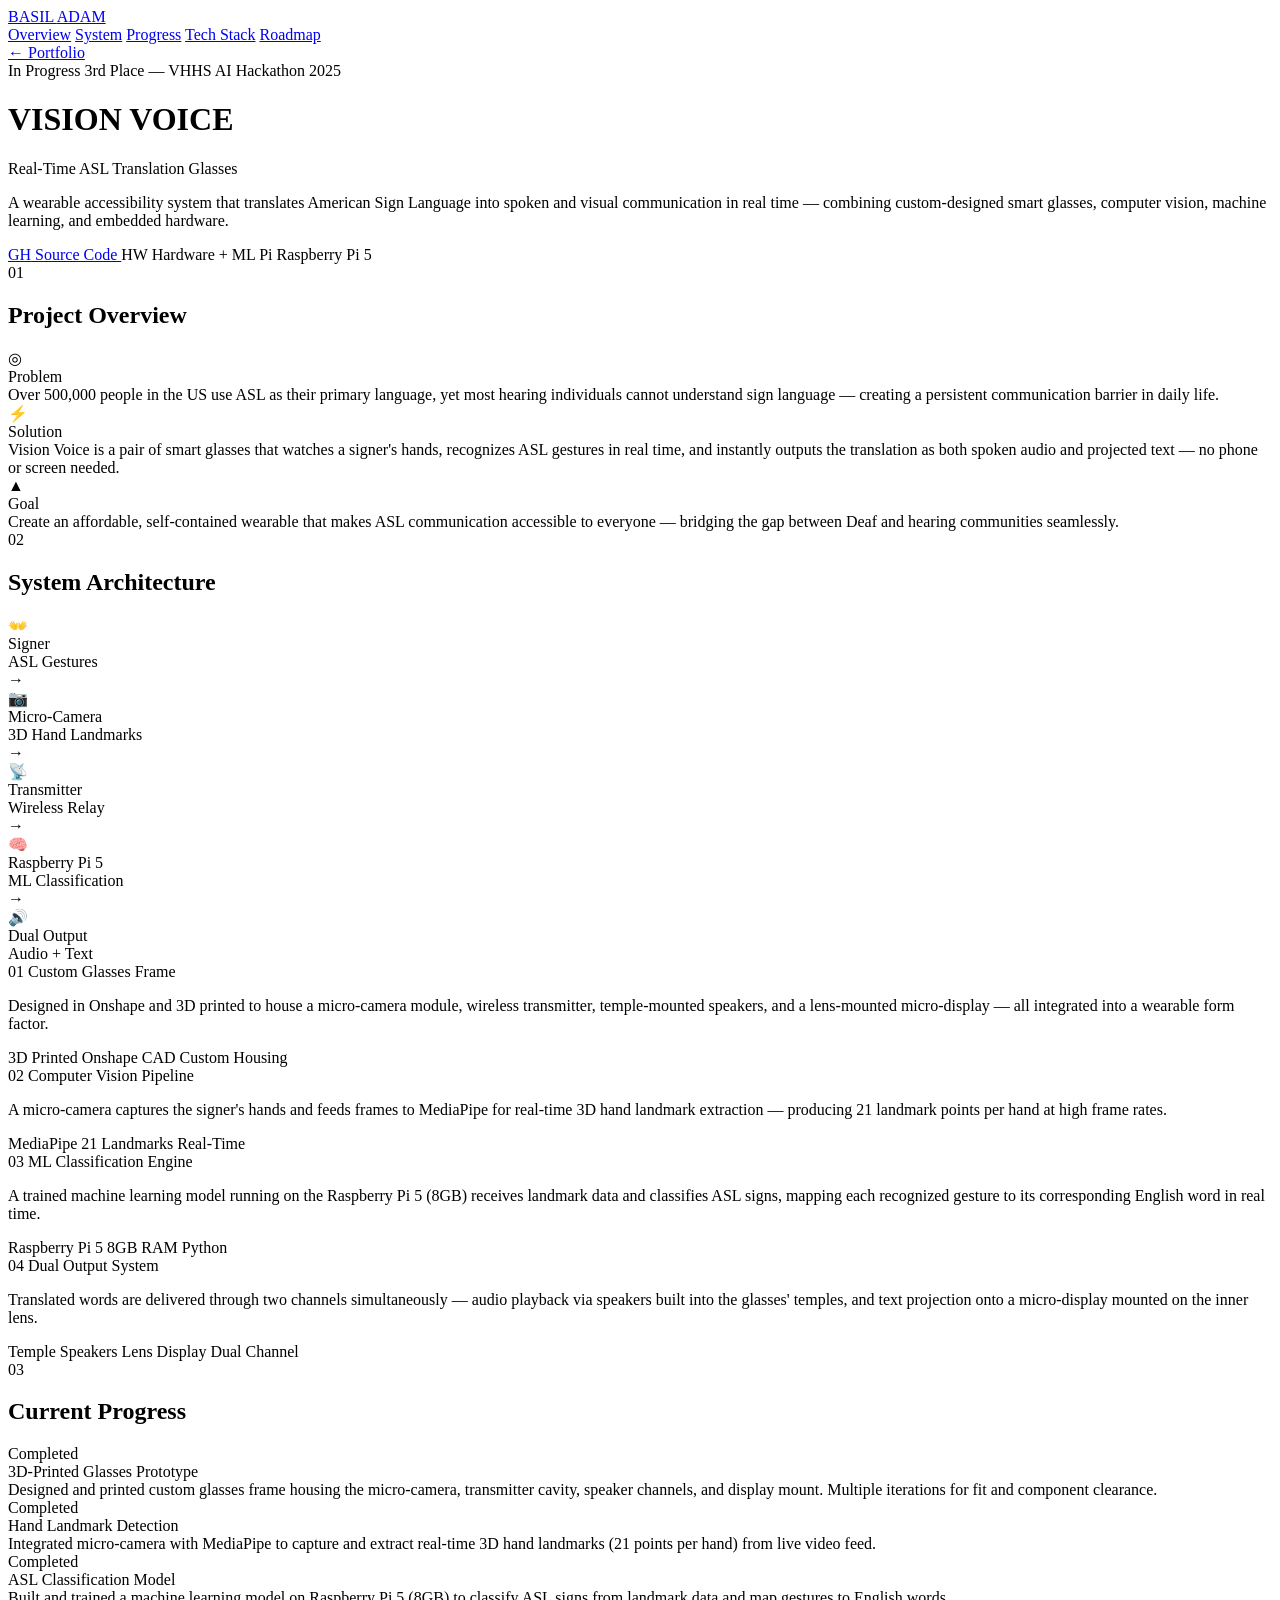
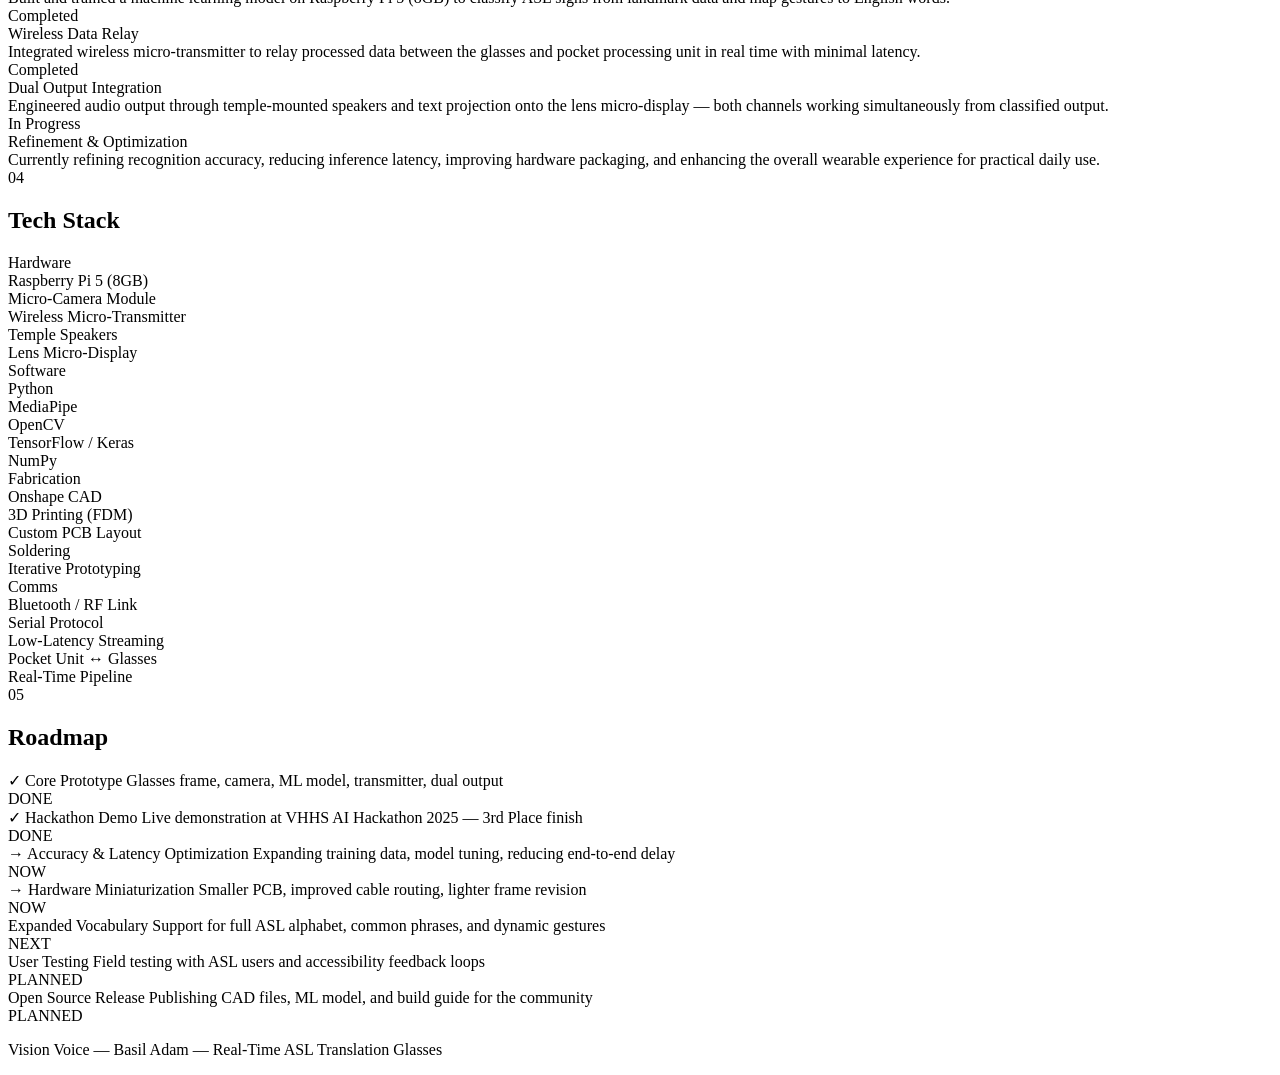
==== vision-voice/index.html @ 3361fc23 "Add index.html for Vision Voice project This commit adds a new HTML file for the Vision Voice projec" ====
<!DOCTYPE html>
<html lang="en">
<head>
    <meta charset="UTF-8">
    <meta name="viewport" content="width=device-width, initial-scale=1.0">
    <title>Vision Voice — Basil Adam</title>
    <link href="https://fonts.googleapis.com/css2?family=Inter:wght@300;400;500;600;700;800&family=JetBrains+Mono:wght@400;500&display=swap" rel="stylesheet">
    <link rel="stylesheet" href="./styles.css">
</head>
<body>

    <div class="ambient-glow-1"></div>
    <div class="ambient-glow-2"></div>
    <div class="ambient-glow-3"></div>
    <div class="cursor-glow" id="cursorGlow"></div>

    <!-- ═══════════════════ NAV ═══════════════════ -->
    <nav class="nav">
        <div class="nav-inner">
            <a href="../" class="nav-logo">BASIL <span>ADAM</span></a>
            <div class="nav-links">
                <a href="#overview" class="nav-link">Overview</a>
                <a href="#system" class="nav-link">System</a>
                <a href="#progress" class="nav-link">Progress</a>
                <a href="#tech" class="nav-link">Tech Stack</a>
                <a href="#roadmap" class="nav-link">Roadmap</a>
            </div>
            <a href="../" class="nav-btn">← Portfolio</a>
        </div>
    </nav>

    <!-- ═══════════════════ PAGE ═══════════════════ -->
    <div class="resume-page">

        <!-- ═══════════════════ HERO ═══════════════════ -->
        <header class="header">
            <div class="header-content">
                <div class="project-badge-row">
                    <span class="badge badge-progress">In Progress</span>
                    <span class="badge badge-award">3rd Place — VHHS AI Hackathon 2025</span>
                </div>
                <h1 class="name">VISION VOICE</h1>
                <p class="tagline" id="tagline">Real-Time ASL Translation Glasses</p>
                <p class="hero-description">
                    A wearable accessibility system that translates American Sign Language into spoken
                    and visual communication in real time — combining custom-designed smart glasses,
                    computer vision, machine learning, and embedded hardware.
                </p>
                <div class="contact-bar">
                    <a href="https://github.com/BobbyFisherman" target="_blank" class="contact-item">
                        <span class="contact-icon">GH</span>
                        Source Code
                    </a>
                    <span class="contact-item">
                        <span class="contact-icon">HW</span>
                        Hardware + ML
                    </span>
                    <span class="contact-item">
                        <span class="contact-icon">Pi</span>
                        Raspberry Pi 5
                    </span>
                </div>
            </div>
        </header>

        <div class="content">

            <!-- ═══════════════════ OVERVIEW ═══════════════════ -->
            <section class="section" id="overview">
                <div class="section-header">
                    <span class="section-number">01</span>
                    <div class="section-line"></div>
                    <h2 class="section-title">Project Overview</h2>
                </div>
                <div class="overview-grid">
                    <div class="overview-card">
                        <div class="overview-icon">◎</div>
                        <div class="overview-label">Problem</div>
                        <div class="overview-text">
                            Over 500,000 people in the US use ASL as their primary language, yet most
                            hearing individuals cannot understand sign language — creating a persistent
                            communication barrier in daily life.
                        </div>
                    </div>
                    <div class="overview-card">
                        <div class="overview-icon">⚡</div>
                        <div class="overview-label">Solution</div>
                        <div class="overview-text">
                            Vision Voice is a pair of smart glasses that watches a signer's hands,
                            recognizes ASL gestures in real time, and instantly outputs the translation
                            as both spoken audio and projected text — no phone or screen needed.
                        </div>
                    </div>
                    <div class="overview-card">
                        <div class="overview-icon">▲</div>
                        <div class="overview-label">Goal</div>
                        <div class="overview-text">
                            Create an affordable, self-contained wearable that makes ASL communication
                            accessible to everyone — bridging the gap between Deaf and hearing
                            communities seamlessly.
                        </div>
                    </div>
                </div>
            </section>

            <!-- ═══════════════════ SYSTEM ARCHITECTURE ═══════════════════ -->
            <section class="section" id="system">
                <div class="section-header">
                    <span class="section-number">02</span>
                    <div class="section-line"></div>
                    <h2 class="section-title">System Architecture</h2>
                </div>

                <!-- Pipeline Flow -->
                <div class="pipeline">
                    <div class="pipeline-step">
                        <div class="pipeline-icon">👐</div>
                        <div class="pipeline-label">Signer</div>
                        <div class="pipeline-sub">ASL Gestures</div>
                    </div>
                    <div class="pipeline-arrow">→</div>
                    <div class="pipeline-step">
                        <div class="pipeline-icon">📷</div>
                        <div class="pipeline-label">Micro-Camera</div>
                        <div class="pipeline-sub">3D Hand Landmarks</div>
                    </div>
                    <div class="pipeline-arrow">→</div>
                    <div class="pipeline-step">
                        <div class="pipeline-icon">📡</div>
                        <div class="pipeline-label">Transmitter</div>
                        <div class="pipeline-sub">Wireless Relay</div>
                    </div>
                    <div class="pipeline-arrow">→</div>
                    <div class="pipeline-step">
                        <div class="pipeline-icon">🧠</div>
                        <div class="pipeline-label">Raspberry Pi 5</div>
                        <div class="pipeline-sub">ML Classification</div>
                    </div>
                    <div class="pipeline-arrow">→</div>
                    <div class="pipeline-step">
                        <div class="pipeline-icon">🔊</div>
                        <div class="pipeline-label">Dual Output</div>
                        <div class="pipeline-sub">Audio + Text</div>
                    </div>
                </div>

                <!-- Component Cards -->
                <div class="system-grid">
                    <div class="system-card">
                        <div class="system-card-header">
                            <span class="system-card-number">01</span>
                            <span class="system-card-title">Custom Glasses Frame</span>
                        </div>
                        <p class="system-card-text">
                            Designed in Onshape and 3D printed to house a micro-camera module, wireless
                            transmitter, temple-mounted speakers, and a lens-mounted micro-display — all
                            integrated into a wearable form factor.
                        </p>
                        <div class="system-tags">
                            <span class="system-tag">3D Printed</span>
                            <span class="system-tag">Onshape CAD</span>
                            <span class="system-tag">Custom Housing</span>
                        </div>
                    </div>
                    <div class="system-card">
                        <div class="system-card-header">
                            <span class="system-card-number">02</span>
                            <span class="system-card-title">Computer Vision Pipeline</span>
                        </div>
                        <p class="system-card-text">
                            A micro-camera captures the signer's hands and feeds frames to MediaPipe for
                            real-time 3D hand landmark extraction — producing 21 landmark points per hand
                            at high frame rates.
                        </p>
                        <div class="system-tags">
                            <span class="system-tag">MediaPipe</span>
                            <span class="system-tag">21 Landmarks</span>
                            <span class="system-tag">Real-Time</span>
                        </div>
                    </div>
                    <div class="system-card">
                        <div class="system-card-header">
                            <span class="system-card-number">03</span>
                            <span class="system-card-title">ML Classification Engine</span>
                        </div>
                        <p class="system-card-text">
                            A trained machine learning model running on the Raspberry Pi 5 (8GB) receives
                            landmark data and classifies ASL signs, mapping each recognized gesture to its
                            corresponding English word in real time.
                        </p>
                        <div class="system-tags">
                            <span class="system-tag">Raspberry Pi 5</span>
                            <span class="system-tag">8GB RAM</span>
                            <span class="system-tag">Python</span>
                        </div>
                    </div>
                    <div class="system-card">
                        <div class="system-card-header">
                            <span class="system-card-number">04</span>
                            <span class="system-card-title">Dual Output System</span>
                        </div>
                        <p class="system-card-text">
                            Translated words are delivered through two channels simultaneously — audio
                            playback via speakers built into the glasses' temples, and text projection
                            onto a micro-display mounted on the inner lens.
                        </p>
                        <div class="system-tags">
                            <span class="system-tag">Temple Speakers</span>
                            <span class="system-tag">Lens Display</span>
                            <span class="system-tag">Dual Channel</span>
                        </div>
                    </div>
                </div>
            </section>

            <!-- ═══════════════════ PROGRESS ═══════════════════ -->
            <section class="section" id="progress">
                <div class="section-header">
                    <span class="section-number">03</span>
                    <div class="section-line"></div>
                    <h2 class="section-title">Current Progress</h2>
                </div>
                <div class="timeline">
                    <div class="timeline-item completed">
                        <div class="timeline-marker"></div>
                        <div class="timeline-content">
                            <div class="timeline-status">Completed</div>
                            <div class="timeline-title">3D-Printed Glasses Prototype</div>
                            <div class="timeline-desc">
                                Designed and printed custom glasses frame housing the micro-camera,
                                transmitter cavity, speaker channels, and display mount. Multiple
                                iterations for fit and component clearance.
                            </div>
                        </div>
                    </div>
                    <div class="timeline-item completed">
                        <div class="timeline-marker"></div>
                        <div class="timeline-content">
                            <div class="timeline-status">Completed</div>
                            <div class="timeline-title">Hand Landmark Detection</div>
                            <div class="timeline-desc">
                                Integrated micro-camera with MediaPipe to capture and extract real-time
                                3D hand landmarks (21 points per hand) from live video feed.
                            </div>
                        </div>
                    </div>
                    <div class="timeline-item completed">
                        <div class="timeline-marker"></div>
                        <div class="timeline-content">
                            <div class="timeline-status">Completed</div>
                            <div class="timeline-title">ASL Classification Model</div>
                            <div class="timeline-desc">
                                Built and trained a machine learning model on Raspberry Pi 5 (8GB) to
                                classify ASL signs from landmark data and map gestures to English words.
                            </div>
                        </div>
                    </div>
                    <div class="timeline-item completed">
                        <div class="timeline-marker"></div>
                        <div class="timeline-content">
                            <div class="timeline-status">Completed</div>
                            <div class="timeline-title">Wireless Data Relay</div>
                            <div class="timeline-desc">
                                Integrated wireless micro-transmitter to relay processed data between the
                                glasses and pocket processing unit in real time with minimal latency.
                            </div>
                        </div>
                    </div>
                    <div class="timeline-item completed">
                        <div class="timeline-marker"></div>
                        <div class="timeline-content">
                            <div class="timeline-status">Completed</div>
                            <div class="timeline-title">Dual Output Integration</div>
                            <div class="timeline-desc">
                                Engineered audio output through temple-mounted speakers and text
                                projection onto the lens micro-display — both channels working
                                simultaneously from classified output.
                            </div>
                        </div>
                    </div>
                    <div class="timeline-item active">
                        <div class="timeline-marker"></div>
                        <div class="timeline-content">
                            <div class="timeline-status">In Progress</div>
                            <div class="timeline-title">Refinement & Optimization</div>
                            <div class="timeline-desc">
                                Currently refining recognition accuracy, reducing inference latency,
                                improving hardware packaging, and enhancing the overall wearable
                                experience for practical daily use.
                            </div>
                        </div>
                    </div>
                </div>
            </section>

            <!-- ═══════════════════ TECH STACK ═══════════════════ -->
            <section class="section" id="tech">
                <div class="section-header">
                    <span class="section-number">04</span>
                    <div class="section-line"></div>
                    <h2 class="section-title">Tech Stack</h2>
                </div>
                <div class="skills-grid">
                    <div class="skill-card">
                        <div class="skill-icon">Hardware</div>
                        <div class="skill-list">
                            Raspberry Pi 5 (8GB)<br>
                            Micro-Camera Module<br>
                            Wireless Micro-Transmitter<br>
                            Temple Speakers<br>
                            Lens Micro-Display
                        </div>
                    </div>
                    <div class="skill-card">
                        <div class="skill-icon">Software</div>
                        <div class="skill-list">
                            Python<br>
                            MediaPipe<br>
                            OpenCV<br>
                            TensorFlow / Keras<br>
                            NumPy
                        </div>
                    </div>
                    <div class="skill-card">
                        <div class="skill-icon">Fabrication</div>
                        <div class="skill-list">
                            Onshape CAD<br>
                            3D Printing (FDM)<br>
                            Custom PCB Layout<br>
                            Soldering<br>
                            Iterative Prototyping
                        </div>
                    </div>
                    <div class="skill-card">
                        <div class="skill-icon">Comms</div>
                        <div class="skill-list">
                            Bluetooth / RF Link<br>
                            Serial Protocol<br>
                            Low-Latency Streaming<br>
                            Pocket Unit ↔ Glasses<br>
                            Real-Time Pipeline
                        </div>
                    </div>
                </div>
            </section>

            <!-- ═══════════════════ ROADMAP ═══════════════════ -->
            <section class="section" id="roadmap">
                <div class="section-header">
                    <span class="section-number">05</span>
                    <div class="section-line"></div>
                    <h2 class="section-title">Roadmap</h2>
                </div>
                <div class="activities-list">
                    <div class="activity-row roadmap-done">
                        <div class="activity-left">
                            <span class="activity-name">✓ Core Prototype</span>
                            <span class="activity-desc">Glasses frame, camera, ML model, transmitter, dual output</span>
                        </div>
                        <span class="activity-date">DONE</span>
                    </div>
                    <div class="activity-row roadmap-done">
                        <div class="activity-left">
                            <span class="activity-name">✓ Hackathon Demo</span>
                            <span class="activity-desc">Live demonstration at VHHS AI Hackathon 2025 — 3rd Place finish</span>
                        </div>
                        <span class="activity-date">DONE</span>
                    </div>
                    <div class="activity-row roadmap-active">
                        <div class="activity-left">
                            <span class="activity-name">→ Accuracy & Latency Optimization</span>
                            <span class="activity-desc">Expanding training data, model tuning, reducing end-to-end delay</span>
                        </div>
                        <span class="activity-date">NOW</span>
                    </div>
                    <div class="activity-row roadmap-active">
                        <div class="activity-left">
                            <span class="activity-name">→ Hardware Miniaturization</span>
                            <span class="activity-desc">Smaller PCB, improved cable routing, lighter frame revision</span>
                        </div>
                        <span class="activity-date">NOW</span>
                    </div>
                    <div class="activity-row">
                        <div class="activity-left">
                            <span class="activity-name">Expanded Vocabulary</span>
                            <span class="activity-desc">Support for full ASL alphabet, common phrases, and dynamic gestures</span>
                        </div>
                        <span class="activity-date">NEXT</span>
                    </div>
                    <div class="activity-row">
                        <div class="activity-left">
                            <span class="activity-name">User Testing</span>
                            <span class="activity-desc">Field testing with ASL users and accessibility feedback loops</span>
                        </div>
                        <span class="activity-date">PLANNED</span>
                    </div>
                    <div class="activity-row">
                        <div class="activity-left">
                            <span class="activity-name">Open Source Release</span>
                            <span class="activity-desc">Publishing CAD files, ML model, and build guide for the community</span>
                        </div>
                        <span class="activity-date">PLANNED</span>
                    </div>
                </div>
            </section>

        </div>

        <footer class="footer">
            <p class="footer-text">
                Vision Voice <span>—</span> Basil Adam <span>—</span> Real-Time ASL Translation Glasses
            </p>
        </footer>

    </div>

    <script src="./script.js"></script>

</body>
</html>
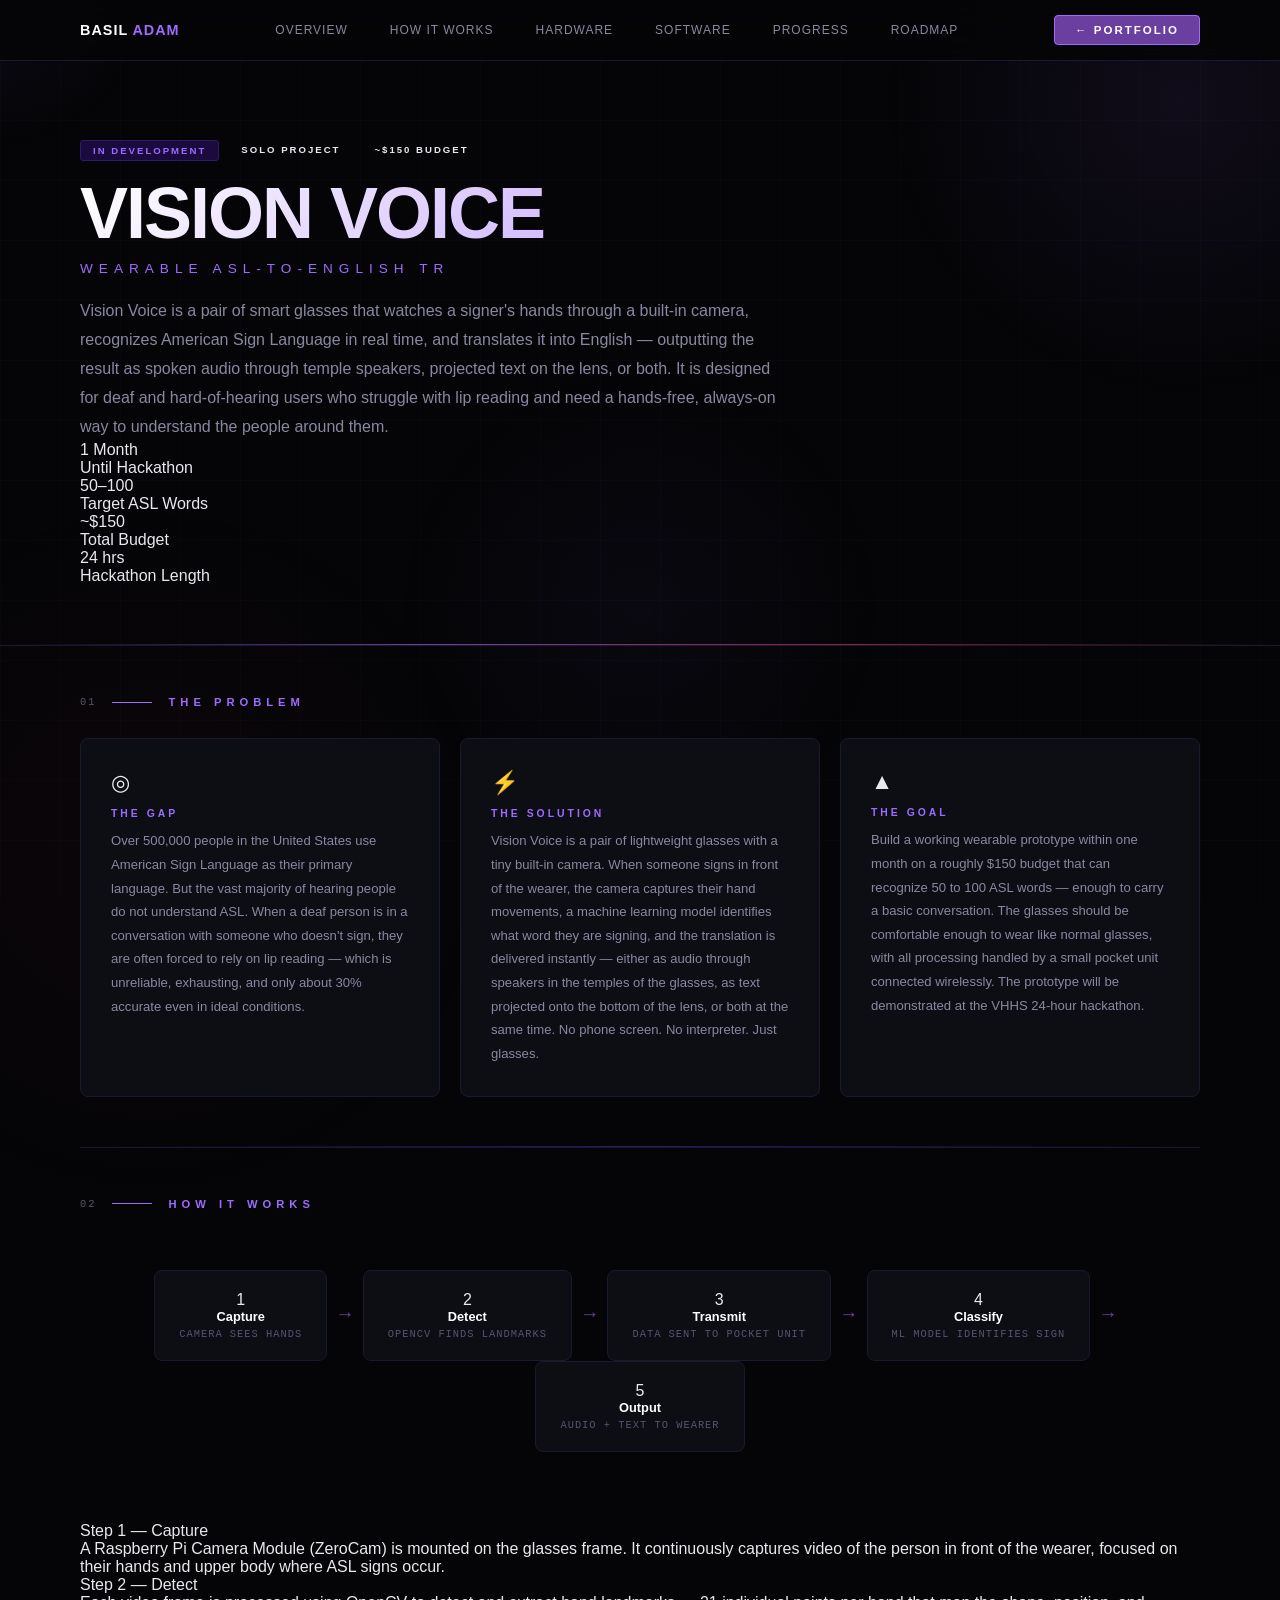
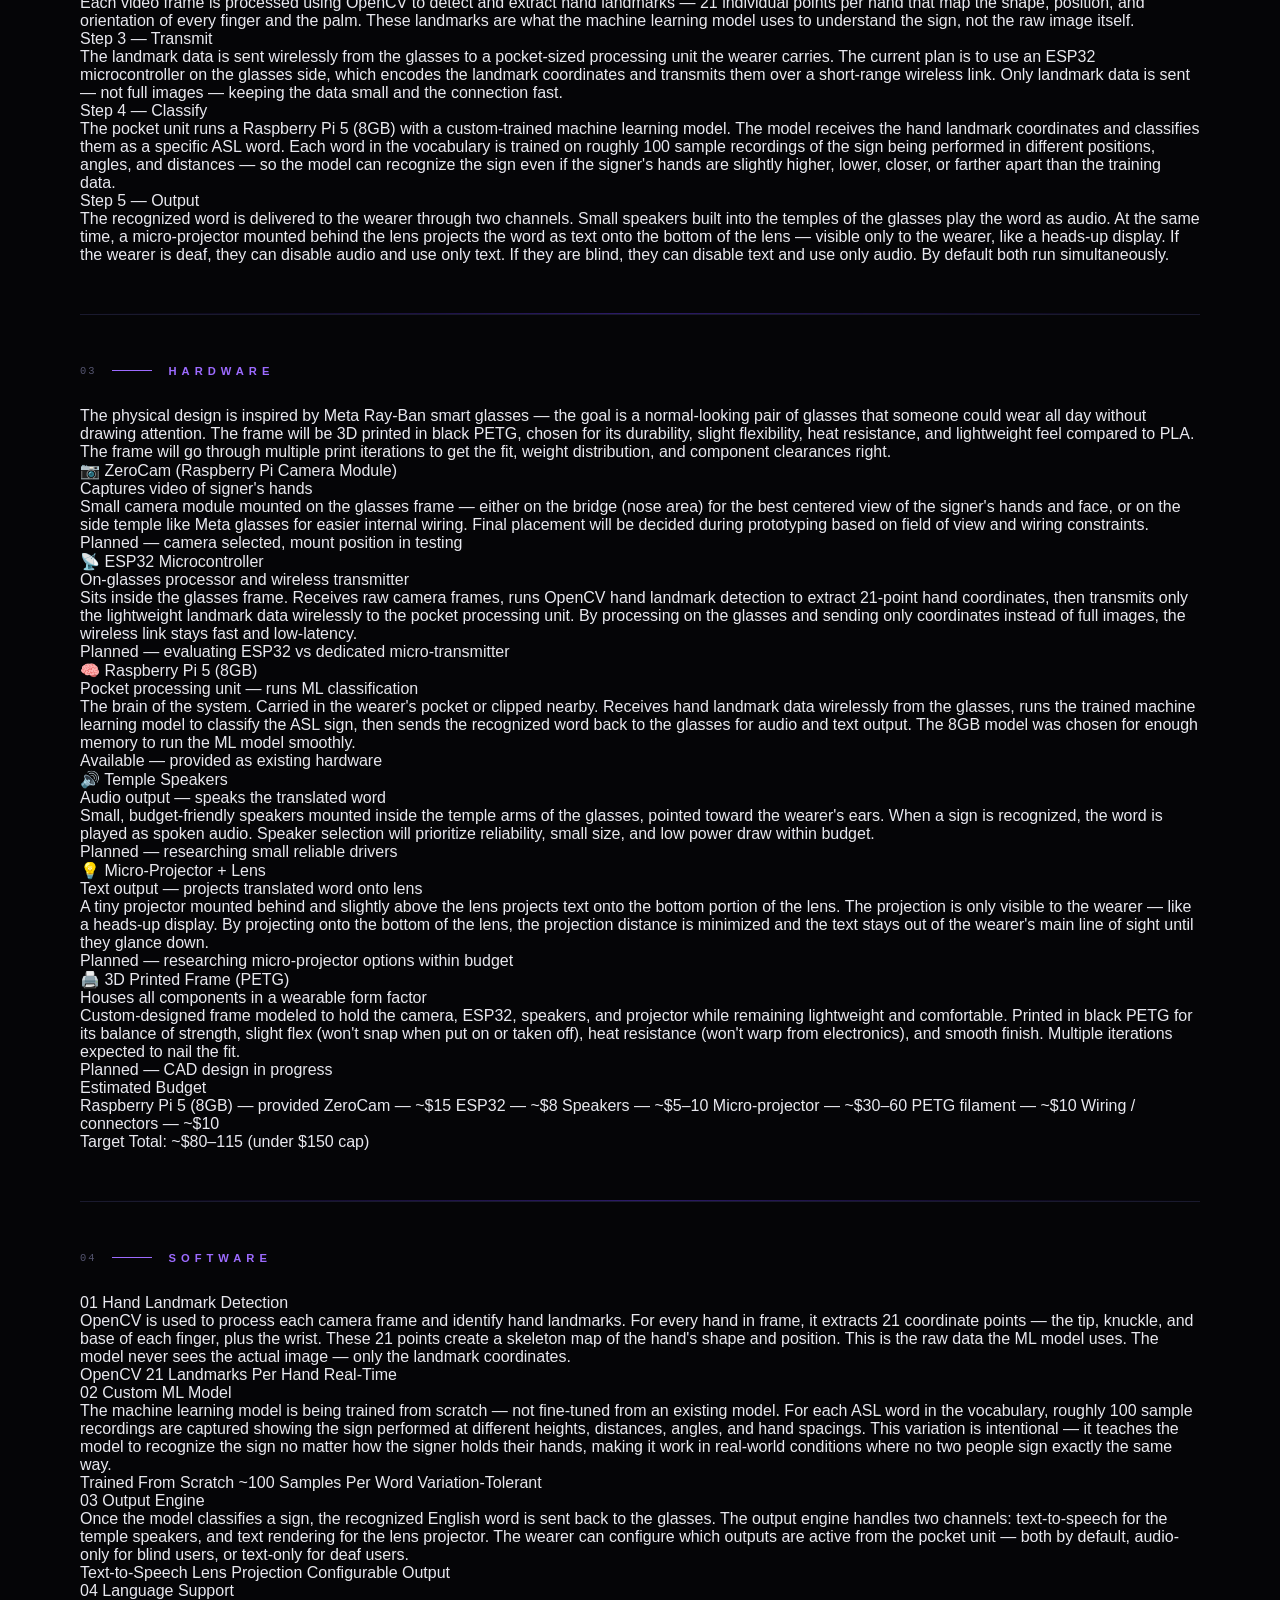
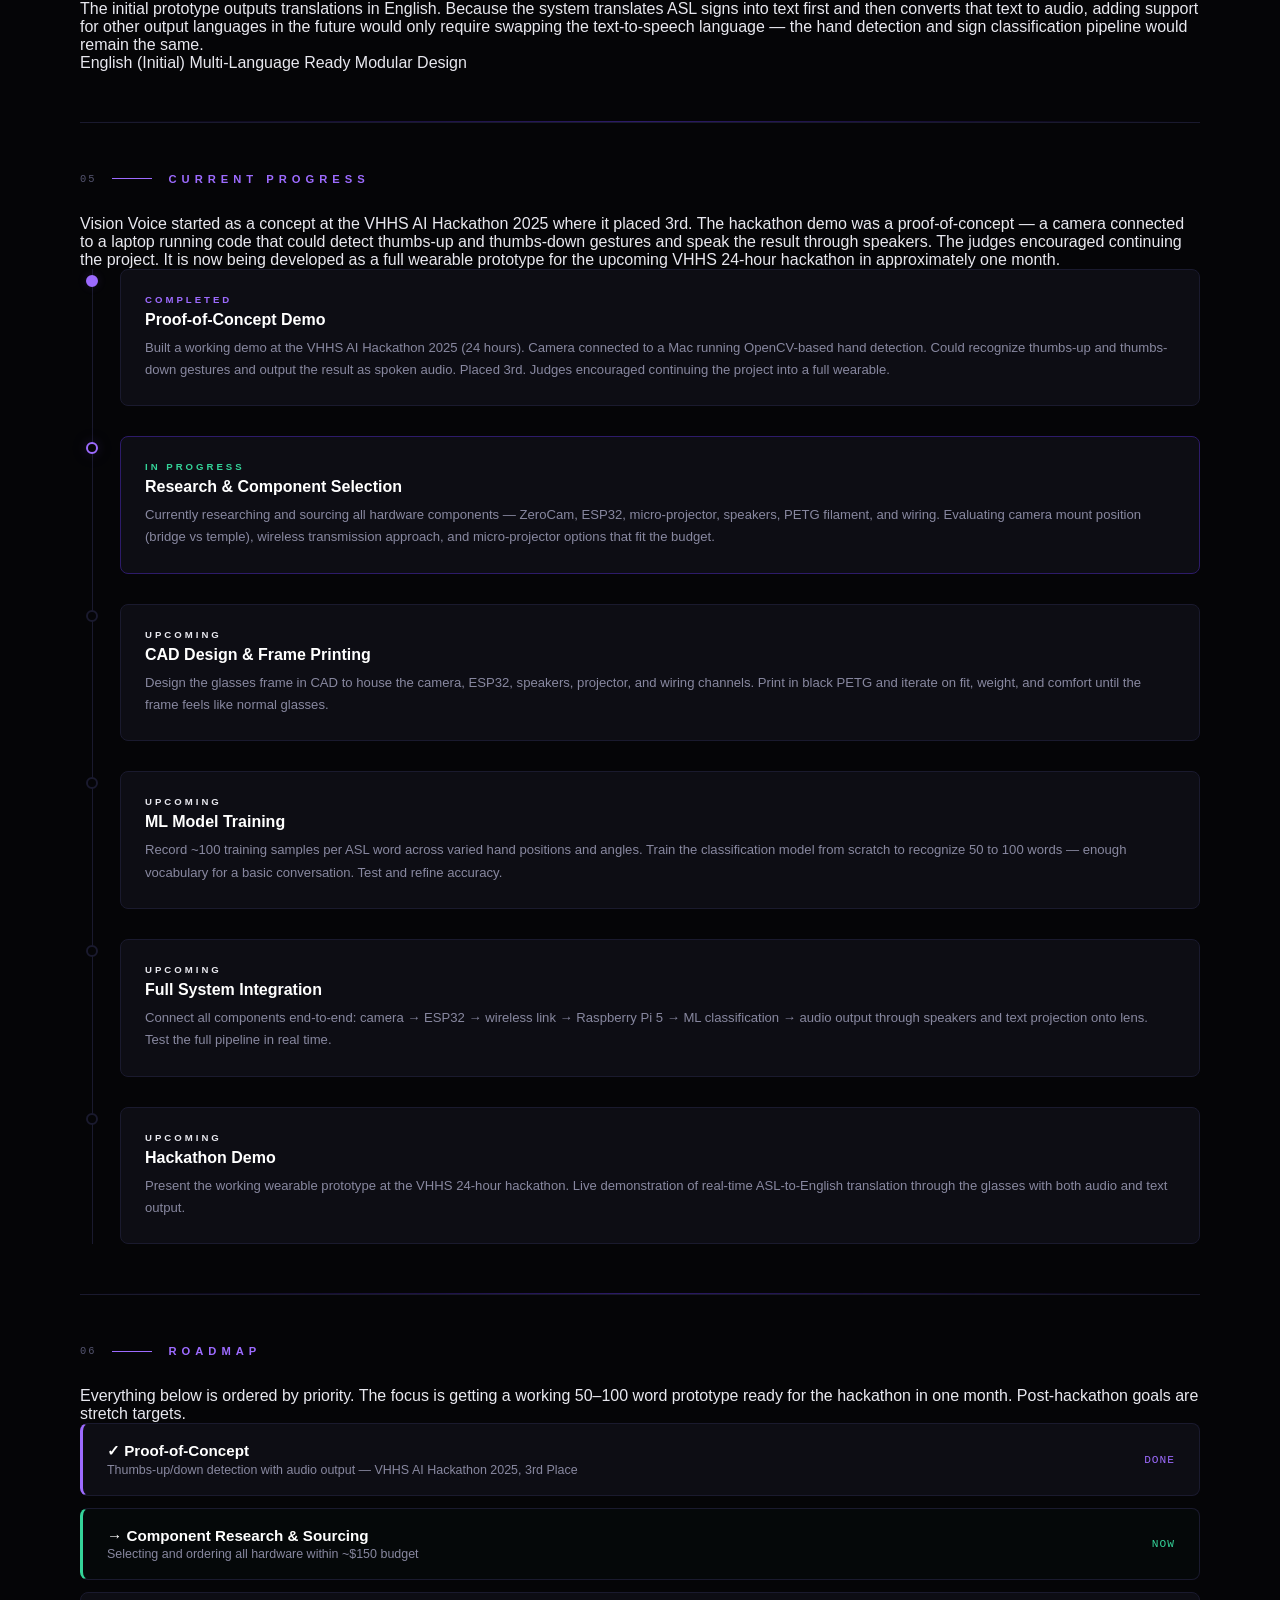
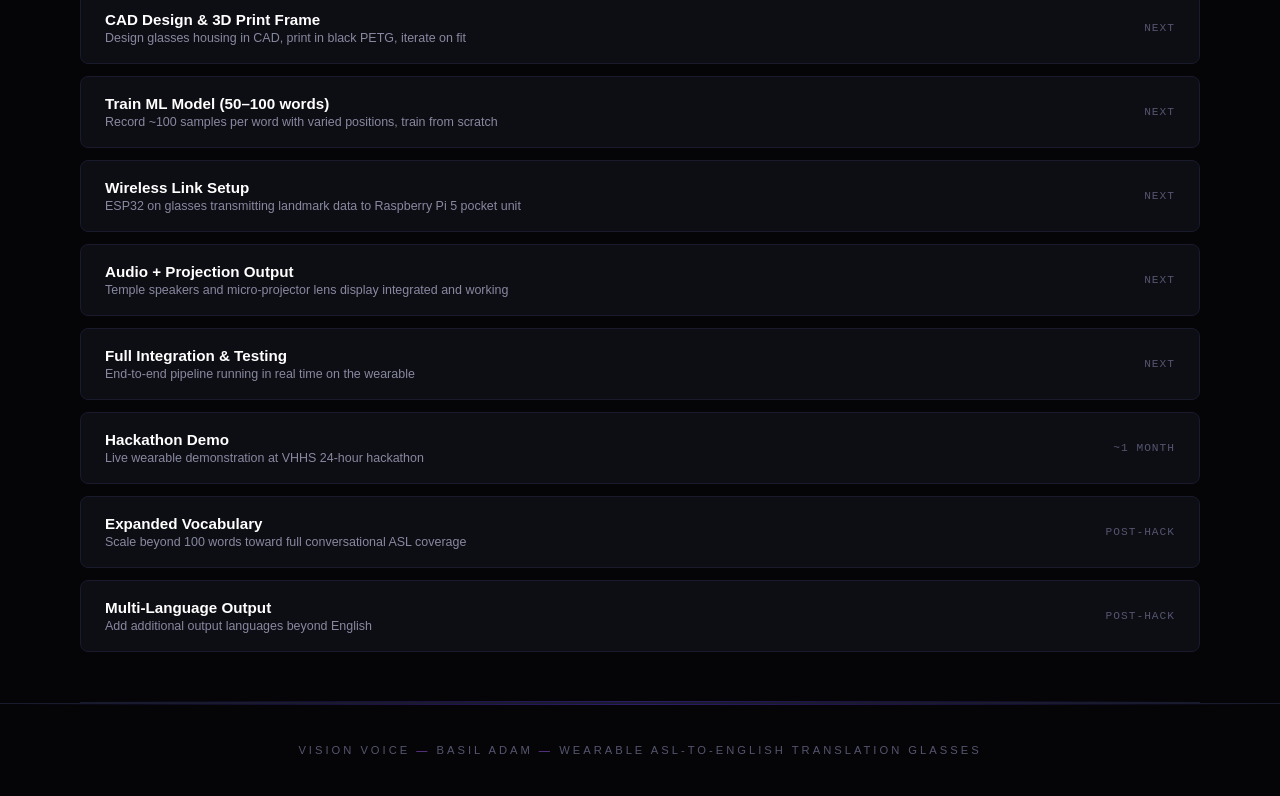
==== commit f42ea9c4: "Update fmt.Println message from 'Hello' to 'Goodbye'" ====
--- a/vision-voice/index.html
+++ b/vision-voice/index.html
@@ -20,9 +20,10 @@
             <a href="../" class="nav-logo">BASIL <span>ADAM</span></a>
             <div class="nav-links">
                 <a href="#overview" class="nav-link">Overview</a>
-                <a href="#system" class="nav-link">System</a>
+                <a href="#how-it-works" class="nav-link">How It Works</a>
+                <a href="#hardware" class="nav-link">Hardware</a>
+                <a href="#software" class="nav-link">Software</a>
                 <a href="#progress" class="nav-link">Progress</a>
-                <a href="#tech" class="nav-link">Tech Stack</a>
                 <a href="#roadmap" class="nav-link">Roadmap</a>
             </div>
             <a href="../" class="nav-btn">← Portfolio</a>
@@ -36,29 +37,37 @@
         <header class="header">
             <div class="header-content">
                 <div class="project-badge-row">
-                    <span class="badge badge-progress">In Progress</span>
-                    <span class="badge badge-award">3rd Place — VHHS AI Hackathon 2025</span>
+                    <span class="badge badge-progress">In Development</span>
+                    <span class="badge badge-meta">Solo Project</span>
+                    <span class="badge badge-meta">~$150 Budget</span>
                 </div>
                 <h1 class="name">VISION VOICE</h1>
-                <p class="tagline" id="tagline">Real-Time ASL Translation Glasses</p>
+                <p class="tagline" id="tagline">Wearable ASL-to-English Translation Glasses</p>
                 <p class="hero-description">
-                    A wearable accessibility system that translates American Sign Language into spoken
-                    and visual communication in real time — combining custom-designed smart glasses,
-                    computer vision, machine learning, and embedded hardware.
+                    Vision Voice is a pair of smart glasses that watches a signer's hands through a
+                    built-in camera, recognizes American Sign Language in real time, and translates it
+                    into English — outputting the result as spoken audio through temple speakers, projected
+                    text on the lens, or both. It is designed for deaf and hard-of-hearing users who
+                    struggle with lip reading and need a hands-free, always-on way to understand the
+                    people around them.
                 </p>
-                <div class="contact-bar">
-                    <a href="https://github.com/BobbyFisherman" target="_blank" class="contact-item">
-                        <span class="contact-icon">GH</span>
-                        Source Code
-                    </a>
-                    <span class="contact-item">
-                        <span class="contact-icon">HW</span>
-                        Hardware + ML
-                    </span>
-                    <span class="contact-item">
-                        <span class="contact-icon">Pi</span>
-                        Raspberry Pi 5
-                    </span>
+                <div class="hero-stats">
+                    <div class="hero-stat">
+                        <div class="hero-stat-value">1 Month</div>
+                        <div class="hero-stat-label">Until Hackathon</div>
+                    </div>
+                    <div class="hero-stat">
+                        <div class="hero-stat-value">50–100</div>
+                        <div class="hero-stat-label">Target ASL Words</div>
+                    </div>
+                    <div class="hero-stat">
+                        <div class="hero-stat-value">~$150</div>
+                        <div class="hero-stat-label">Total Budget</div>
+                    </div>
+                    <div class="hero-stat">
+                        <div class="hero-stat-value">24 hrs</div>
+                        <div class="hero-stat-label">Hackathon Length</div>
+                    </div>
                 </div>
             </div>
         </header>
@@ -70,144 +79,344 @@
                 <div class="section-header">
                     <span class="section-number">01</span>
                     <div class="section-line"></div>
-                    <h2 class="section-title">Project Overview</h2>
+                    <h2 class="section-title">The Problem</h2>
                 </div>
                 <div class="overview-grid">
                     <div class="overview-card">
                         <div class="overview-icon">◎</div>
-                        <div class="overview-label">Problem</div>
+                        <div class="overview-label">The Gap</div>
                         <div class="overview-text">
-                            Over 500,000 people in the US use ASL as their primary language, yet most
-                            hearing individuals cannot understand sign language — creating a persistent
-                            communication barrier in daily life.
+                            Over 500,000 people in the United States use American Sign Language as their
+                            primary language. But the vast majority of hearing people do not understand ASL.
+                            When a deaf person is in a conversation with someone who doesn't sign, they are
+                            often forced to rely on lip reading — which is unreliable, exhausting, and only
+                            about 30% accurate even in ideal conditions.
                         </div>
                     </div>
                     <div class="overview-card">
                         <div class="overview-icon">⚡</div>
-                        <div class="overview-label">Solution</div>
+                        <div class="overview-label">The Solution</div>
                         <div class="overview-text">
-                            Vision Voice is a pair of smart glasses that watches a signer's hands,
-                            recognizes ASL gestures in real time, and instantly outputs the translation
-                            as both spoken audio and projected text — no phone or screen needed.
+                            Vision Voice is a pair of lightweight glasses with a tiny built-in camera. When
+                            someone signs in front of the wearer, the camera captures their hand movements,
+                            a machine learning model identifies what word they are signing, and the translation
+                            is delivered instantly — either as audio through speakers in the temples of the
+                            glasses, as text projected onto the bottom of the lens, or both at the same time.
+                            No phone screen. No interpreter. Just glasses.
                         </div>
                     </div>
                     <div class="overview-card">
                         <div class="overview-icon">▲</div>
-                        <div class="overview-label">Goal</div>
+                        <div class="overview-label">The Goal</div>
                         <div class="overview-text">
-                            Create an affordable, self-contained wearable that makes ASL communication
-                            accessible to everyone — bridging the gap between Deaf and hearing
-                            communities seamlessly.
+                            Build a working wearable prototype within one month on a roughly $150 budget
+                            that can recognize 50 to 100 ASL words — enough to carry a basic conversation.
+                            The glasses should be comfortable enough to wear like normal glasses, with all
+                            processing handled by a small pocket unit connected wirelessly. The prototype
+                            will be demonstrated at the VHHS 24-hour hackathon.
                         </div>
                     </div>
                 </div>
             </section>
 
-            <!-- ═══════════════════ SYSTEM ARCHITECTURE ═══════════════════ -->
-            <section class="section" id="system">
+            <!-- ═══════════════════ HOW IT WORKS ═══════════════════ -->
+            <section class="section" id="how-it-works">
                 <div class="section-header">
                     <span class="section-number">02</span>
                     <div class="section-line"></div>
-                    <h2 class="section-title">System Architecture</h2>
-                </div>
-
-                <!-- Pipeline Flow -->
+                    <h2 class="section-title">How It Works</h2>
+                </div>
+
                 <div class="pipeline">
                     <div class="pipeline-step">
-                        <div class="pipeline-icon">👐</div>
-                        <div class="pipeline-label">Signer</div>
-                        <div class="pipeline-sub">ASL Gestures</div>
+                        <div class="pipeline-number">1</div>
+                        <div class="pipeline-label">Capture</div>
+                        <div class="pipeline-sub">Camera sees hands</div>
                     </div>
                     <div class="pipeline-arrow">→</div>
                     <div class="pipeline-step">
-                        <div class="pipeline-icon">📷</div>
-                        <div class="pipeline-label">Micro-Camera</div>
-                        <div class="pipeline-sub">3D Hand Landmarks</div>
+                        <div class="pipeline-number">2</div>
+                        <div class="pipeline-label">Detect</div>
+                        <div class="pipeline-sub">OpenCV finds landmarks</div>
                     </div>
                     <div class="pipeline-arrow">→</div>
                     <div class="pipeline-step">
-                        <div class="pipeline-icon">📡</div>
-                        <div class="pipeline-label">Transmitter</div>
-                        <div class="pipeline-sub">Wireless Relay</div>
+                        <div class="pipeline-number">3</div>
+                        <div class="pipeline-label">Transmit</div>
+                        <div class="pipeline-sub">Data sent to pocket unit</div>
                     </div>
                     <div class="pipeline-arrow">→</div>
                     <div class="pipeline-step">
-                        <div class="pipeline-icon">🧠</div>
-                        <div class="pipeline-label">Raspberry Pi 5</div>
-                        <div class="pipeline-sub">ML Classification</div>
+                        <div class="pipeline-number">4</div>
+                        <div class="pipeline-label">Classify</div>
+                        <div class="pipeline-sub">ML model identifies sign</div>
                     </div>
                     <div class="pipeline-arrow">→</div>
                     <div class="pipeline-step">
-                        <div class="pipeline-icon">🔊</div>
-                        <div class="pipeline-label">Dual Output</div>
-                        <div class="pipeline-sub">Audio + Text</div>
-                    </div>
-                </div>
-
-                <!-- Component Cards -->
-                <div class="system-grid">
-                    <div class="system-card">
-                        <div class="system-card-header">
-                            <span class="system-card-number">01</span>
-                            <span class="system-card-title">Custom Glasses Frame</span>
-                        </div>
-                        <p class="system-card-text">
-                            Designed in Onshape and 3D printed to house a micro-camera module, wireless
-                            transmitter, temple-mounted speakers, and a lens-mounted micro-display — all
-                            integrated into a wearable form factor.
-                        </p>
-                        <div class="system-tags">
-                            <span class="system-tag">3D Printed</span>
-                            <span class="system-tag">Onshape CAD</span>
-                            <span class="system-tag">Custom Housing</span>
-                        </div>
-                    </div>
-                    <div class="system-card">
-                        <div class="system-card-header">
-                            <span class="system-card-number">02</span>
-                            <span class="system-card-title">Computer Vision Pipeline</span>
-                        </div>
-                        <p class="system-card-text">
-                            A micro-camera captures the signer's hands and feeds frames to MediaPipe for
-                            real-time 3D hand landmark extraction — producing 21 landmark points per hand
-                            at high frame rates.
-                        </p>
-                        <div class="system-tags">
-                            <span class="system-tag">MediaPipe</span>
-                            <span class="system-tag">21 Landmarks</span>
-                            <span class="system-tag">Real-Time</span>
-                        </div>
-                    </div>
-                    <div class="system-card">
-                        <div class="system-card-header">
-                            <span class="system-card-number">03</span>
-                            <span class="system-card-title">ML Classification Engine</span>
-                        </div>
-                        <p class="system-card-text">
-                            A trained machine learning model running on the Raspberry Pi 5 (8GB) receives
-                            landmark data and classifies ASL signs, mapping each recognized gesture to its
-                            corresponding English word in real time.
-                        </p>
-                        <div class="system-tags">
-                            <span class="system-tag">Raspberry Pi 5</span>
-                            <span class="system-tag">8GB RAM</span>
-                            <span class="system-tag">Python</span>
-                        </div>
-                    </div>
-                    <div class="system-card">
-                        <div class="system-card-header">
-                            <span class="system-card-number">04</span>
-                            <span class="system-card-title">Dual Output System</span>
-                        </div>
-                        <p class="system-card-text">
-                            Translated words are delivered through two channels simultaneously — audio
-                            playback via speakers built into the glasses' temples, and text projection
-                            onto a micro-display mounted on the inner lens.
-                        </p>
-                        <div class="system-tags">
-                            <span class="system-tag">Temple Speakers</span>
-                            <span class="system-tag">Lens Display</span>
-                            <span class="system-tag">Dual Channel</span>
+                        <div class="pipeline-number">5</div>
+                        <div class="pipeline-label">Output</div>
+                        <div class="pipeline-sub">Audio + text to wearer</div>
+                    </div>
+                </div>
+
+                <div class="how-detail-grid">
+                    <div class="how-detail-card">
+                        <div class="how-detail-step">Step 1 — Capture</div>
+                        <div class="how-detail-text">
+                            A Raspberry Pi Camera Module (ZeroCam) is mounted on the glasses frame.
+                            It continuously captures video of the person in front of the wearer,
+                            focused on their hands and upper body where ASL signs occur.
+                        </div>
+                    </div>
+                    <div class="how-detail-card">
+                        <div class="how-detail-step">Step 2 — Detect</div>
+                        <div class="how-detail-text">
+                            Each video frame is processed using OpenCV to detect and extract hand
+                            landmarks — 21 individual points per hand that map the shape, position,
+                            and orientation of every finger and the palm. These landmarks are what the
+                            machine learning model uses to understand the sign, not the raw image itself.
+                        </div>
+                    </div>
+                    <div class="how-detail-card">
+                        <div class="how-detail-step">Step 3 — Transmit</div>
+                        <div class="how-detail-text">
+                            The landmark data is sent wirelessly from the glasses to a pocket-sized
+                            processing unit the wearer carries. The current plan is to use an ESP32
+                            microcontroller on the glasses side, which encodes the landmark coordinates
+                            and transmits them over a short-range wireless link. Only landmark data is
+                            sent — not full images — keeping the data small and the connection fast.
+                        </div>
+                    </div>
+                    <div class="how-detail-card">
+                        <div class="how-detail-step">Step 4 — Classify</div>
+                        <div class="how-detail-text">
+                            The pocket unit runs a Raspberry Pi 5 (8GB) with a custom-trained machine
+                            learning model. The model receives the hand landmark coordinates and classifies
+                            them as a specific ASL word. Each word in the vocabulary is trained on roughly
+                            100 sample recordings of the sign being performed in different positions, angles,
+                            and distances — so the model can recognize the sign even if the signer's hands
+                            are slightly higher, lower, closer, or farther apart than the training data.
+                        </div>
+                    </div>
+                    <div class="how-detail-card">
+                        <div class="how-detail-step">Step 5 — Output</div>
+                        <div class="how-detail-text">
+                            The recognized word is delivered to the wearer through two channels. Small
+                            speakers built into the temples of the glasses play the word as audio. At the
+                            same time, a micro-projector mounted behind the lens projects the word as text
+                            onto the bottom of the lens — visible only to the wearer, like a heads-up display.
+                            If the wearer is deaf, they can disable audio and use only text. If they are blind,
+                            they can disable text and use only audio. By default both run simultaneously.
+                        </div>
+                    </div>
+                </div>
+            </section>
+
+            <!-- ═══════════════════ HARDWARE ═══════════════════ -->
+            <section class="section" id="hardware">
+                <div class="section-header">
+                    <span class="section-number">03</span>
+                    <div class="section-line"></div>
+                    <h2 class="section-title">Hardware</h2>
+                </div>
+
+                <div class="hw-intro">
+                    The physical design is inspired by Meta Ray-Ban smart glasses — the goal is a
+                    normal-looking pair of glasses that someone could wear all day without drawing
+                    attention. The frame will be 3D printed in black PETG, chosen for its durability,
+                    slight flexibility, heat resistance, and lightweight feel compared to PLA. The
+                    frame will go through multiple print iterations to get the fit, weight distribution,
+                    and component clearances right.
+                </div>
+
+                <div class="hw-grid">
+                    <div class="hw-card">
+                        <div class="hw-card-header">
+                            <span class="hw-card-icon">📷</span>
+                            <span class="hw-card-title">ZeroCam (Raspberry Pi Camera Module)</span>
+                        </div>
+                        <div class="hw-card-role">Captures video of signer's hands</div>
+                        <div class="hw-card-text">
+                            Small camera module mounted on the glasses frame — either on the bridge
+                            (nose area) for the best centered view of the signer's hands and face, or
+                            on the side temple like Meta glasses for easier internal wiring. Final
+                            placement will be decided during prototyping based on field of view and
+                            wiring constraints.
+                        </div>
+                        <div class="hw-card-status">Planned — camera selected, mount position in testing</div>
+                    </div>
+                    <div class="hw-card">
+                        <div class="hw-card-header">
+                            <span class="hw-card-icon">📡</span>
+                            <span class="hw-card-title">ESP32 Microcontroller</span>
+                        </div>
+                        <div class="hw-card-role">On-glasses processor and wireless transmitter</div>
+                        <div class="hw-card-text">
+                            Sits inside the glasses frame. Receives raw camera frames, runs OpenCV
+                            hand landmark detection to extract 21-point hand coordinates, then
+                            transmits only the lightweight landmark data wirelessly to the pocket
+                            processing unit. By processing on the glasses and sending only coordinates
+                            instead of full images, the wireless link stays fast and low-latency.
+                        </div>
+                        <div class="hw-card-status">Planned — evaluating ESP32 vs dedicated micro-transmitter</div>
+                    </div>
+                    <div class="hw-card">
+                        <div class="hw-card-header">
+                            <span class="hw-card-icon">🧠</span>
+                            <span class="hw-card-title">Raspberry Pi 5 (8GB)</span>
+                        </div>
+                        <div class="hw-card-role">Pocket processing unit — runs ML classification</div>
+                        <div class="hw-card-text">
+                            The brain of the system. Carried in the wearer's pocket or clipped nearby.
+                            Receives hand landmark data wirelessly from the glasses, runs the trained
+                            machine learning model to classify the ASL sign, then sends the recognized
+                            word back to the glasses for audio and text output. The 8GB model was chosen
+                            for enough memory to run the ML model smoothly.
+                        </div>
+                        <div class="hw-card-status">Available — provided as existing hardware</div>
+                    </div>
+                    <div class="hw-card">
+                        <div class="hw-card-header">
+                            <span class="hw-card-icon">🔊</span>
+                            <span class="hw-card-title">Temple Speakers</span>
+                        </div>
+                        <div class="hw-card-role">Audio output — speaks the translated word</div>
+                        <div class="hw-card-text">
+                            Small, budget-friendly speakers mounted inside the temple arms of the
+                            glasses, pointed toward the wearer's ears. When a sign is recognized, the
+                            word is played as spoken audio. Speaker selection will prioritize
+                            reliability, small size, and low power draw within budget.
+                        </div>
+                        <div class="hw-card-status">Planned — researching small reliable drivers</div>
+                    </div>
+                    <div class="hw-card">
+                        <div class="hw-card-header">
+                            <span class="hw-card-icon">💡</span>
+                            <span class="hw-card-title">Micro-Projector + Lens</span>
+                        </div>
+                        <div class="hw-card-role">Text output — projects translated word onto lens</div>
+                        <div class="hw-card-text">
+                            A tiny projector mounted behind and slightly above the lens projects text
+                            onto the bottom portion of the lens. The projection is only visible to the
+                            wearer — like a heads-up display. By projecting onto the bottom of the lens,
+                            the projection distance is minimized and the text stays out of the wearer's
+                            main line of sight until they glance down.
+                        </div>
+                        <div class="hw-card-status">Planned — researching micro-projector options within budget</div>
+                    </div>
+                    <div class="hw-card">
+                        <div class="hw-card-header">
+                            <span class="hw-card-icon">🖨️</span>
+                            <span class="hw-card-title">3D Printed Frame (PETG)</span>
+                        </div>
+                        <div class="hw-card-role">Houses all components in a wearable form factor</div>
+                        <div class="hw-card-text">
+                            Custom-designed frame modeled to hold the camera, ESP32, speakers, and
+                            projector while remaining lightweight and comfortable. Printed in black
+                            PETG for its balance of strength, slight flex (won't snap when put on or
+                            taken off), heat resistance (won't warp from electronics), and smooth
+                            finish. Multiple iterations expected to nail the fit.
+                        </div>
+                        <div class="hw-card-status">Planned — CAD design in progress</div>
+                    </div>
+                </div>
+
+                <div class="budget-bar">
+                    <div class="budget-label">Estimated Budget</div>
+                    <div class="budget-breakdown">
+                        <span class="budget-item">Raspberry Pi 5 (8GB) — provided</span>
+                        <span class="budget-item">ZeroCam — ~$15</span>
+                        <span class="budget-item">ESP32 — ~$8</span>
+                        <span class="budget-item">Speakers — ~$5–10</span>
+                        <span class="budget-item">Micro-projector — ~$30–60</span>
+                        <span class="budget-item">PETG filament — ~$10</span>
+                        <span class="budget-item">Wiring / connectors — ~$10</span>
+                    </div>
+                    <div class="budget-total">Target Total: ~$80–115 (under $150 cap)</div>
+                </div>
+            </section>
+
+            <!-- ═══════════════════ SOFTWARE ═══════════════════ -->
+            <section class="section" id="software">
+                <div class="section-header">
+                    <span class="section-number">04</span>
+                    <div class="section-line"></div>
+                    <h2 class="section-title">Software</h2>
+                </div>
+
+                <div class="sw-grid">
+                    <div class="sw-card">
+                        <div class="sw-card-header">
+                            <span class="sw-card-number">01</span>
+                            <span class="sw-card-title">Hand Landmark Detection</span>
+                        </div>
+                        <div class="sw-card-text">
+                            OpenCV is used to process each camera frame and identify hand landmarks.
+                            For every hand in frame, it extracts 21 coordinate points — the tip, knuckle,
+                            and base of each finger, plus the wrist. These 21 points create a skeleton
+                            map of the hand's shape and position. This is the raw data the ML model uses.
+                            The model never sees the actual image — only the landmark coordinates.
+                        </div>
+                        <div class="sw-tags">
+                            <span class="sw-tag">OpenCV</span>
+                            <span class="sw-tag">21 Landmarks Per Hand</span>
+                            <span class="sw-tag">Real-Time</span>
+                        </div>
+                    </div>
+                    <div class="sw-card">
+                        <div class="sw-card-header">
+                            <span class="sw-card-number">02</span>
+                            <span class="sw-card-title">Custom ML Model</span>
+                        </div>
+                        <div class="sw-card-text">
+                            The machine learning model is being trained from scratch — not fine-tuned
+                            from an existing model. For each ASL word in the vocabulary, roughly 100
+                            sample recordings are captured showing the sign performed at different heights,
+                            distances, angles, and hand spacings. This variation is intentional — it
+                            teaches the model to recognize the sign no matter how the signer holds their
+                            hands, making it work in real-world conditions where no two people sign
+                            exactly the same way.
+                        </div>
+                        <div class="sw-tags">
+                            <span class="sw-tag">Trained From Scratch</span>
+                            <span class="sw-tag">~100 Samples Per Word</span>
+                            <span class="sw-tag">Variation-Tolerant</span>
+                        </div>
+                    </div>
+                    <div class="sw-card">
+                        <div class="sw-card-header">
+                            <span class="sw-card-number">03</span>
+                            <span class="sw-card-title">Output Engine</span>
+                        </div>
+                        <div class="sw-card-text">
+                            Once the model classifies a sign, the recognized English word is sent back
+                            to the glasses. The output engine handles two channels: text-to-speech for
+                            the temple speakers, and text rendering for the lens projector. The wearer
+                            can configure which outputs are active from the pocket unit — both by default,
+                            audio-only for blind users, or text-only for deaf users.
+                        </div>
+                        <div class="sw-tags">
+                            <span class="sw-tag">Text-to-Speech</span>
+                            <span class="sw-tag">Lens Projection</span>
+                            <span class="sw-tag">Configurable Output</span>
+                        </div>
+                    </div>
+                    <div class="sw-card">
+                        <div class="sw-card-header">
+                            <span class="sw-card-number">04</span>
+                            <span class="sw-card-title">Language Support</span>
+                        </div>
+                        <div class="sw-card-text">
+                            The initial prototype outputs translations in English. Because the system
+                            translates ASL signs into text first and then converts that text to audio,
+                            adding support for other output languages in the future would only require
+                            swapping the text-to-speech language — the hand detection and sign
+                            classification pipeline would remain the same.
+                        </div>
+                        <div class="sw-tags">
+                            <span class="sw-tag">English (Initial)</span>
+                            <span class="sw-tag">Multi-Language Ready</span>
+                            <span class="sw-tag">Modular Design</span>
                         </div>
                     </div>
                 </div>
@@ -216,65 +425,31 @@
             <!-- ═══════════════════ PROGRESS ═══════════════════ -->
             <section class="section" id="progress">
                 <div class="section-header">
-                    <span class="section-number">03</span>
+                    <span class="section-number">05</span>
                     <div class="section-line"></div>
                     <h2 class="section-title">Current Progress</h2>
                 </div>
+
+                <div class="progress-context">
+                    Vision Voice started as a concept at the VHHS AI Hackathon 2025 where it placed
+                    3rd. The hackathon demo was a proof-of-concept — a camera connected to a laptop
+                    running code that could detect thumbs-up and thumbs-down gestures and speak the
+                    result through speakers. The judges encouraged continuing the project. It is now
+                    being developed as a full wearable prototype for the upcoming VHHS 24-hour
+                    hackathon in approximately one month.
+                </div>
+
                 <div class="timeline">
                     <div class="timeline-item completed">
                         <div class="timeline-marker"></div>
                         <div class="timeline-content">
                             <div class="timeline-status">Completed</div>
-                            <div class="timeline-title">3D-Printed Glasses Prototype</div>
+                            <div class="timeline-title">Proof-of-Concept Demo</div>
                             <div class="timeline-desc">
-                                Designed and printed custom glasses frame housing the micro-camera,
-                                transmitter cavity, speaker channels, and display mount. Multiple
-                                iterations for fit and component clearance.
-                            </div>
-                        </div>
-                    </div>
-                    <div class="timeline-item completed">
-                        <div class="timeline-marker"></div>
-                        <div class="timeline-content">
-                            <div class="timeline-status">Completed</div>
-                            <div class="timeline-title">Hand Landmark Detection</div>
-                            <div class="timeline-desc">
-                                Integrated micro-camera with MediaPipe to capture and extract real-time
-                                3D hand landmarks (21 points per hand) from live video feed.
-                            </div>
-                        </div>
-                    </div>
-                    <div class="timeline-item completed">
-                        <div class="timeline-marker"></div>
-                        <div class="timeline-content">
-                            <div class="timeline-status">Completed</div>
-                            <div class="timeline-title">ASL Classification Model</div>
-                            <div class="timeline-desc">
-                                Built and trained a machine learning model on Raspberry Pi 5 (8GB) to
-                                classify ASL signs from landmark data and map gestures to English words.
-                            </div>
-                        </div>
-                    </div>
-                    <div class="timeline-item completed">
-                        <div class="timeline-marker"></div>
-                        <div class="timeline-content">
-                            <div class="timeline-status">Completed</div>
-                            <div class="timeline-title">Wireless Data Relay</div>
-                            <div class="timeline-desc">
-                                Integrated wireless micro-transmitter to relay processed data between the
-                                glasses and pocket processing unit in real time with minimal latency.
-                            </div>
-                        </div>
-                    </div>
-                    <div class="timeline-item completed">
-                        <div class="timeline-marker"></div>
-                        <div class="timeline-content">
-                            <div class="timeline-status">Completed</div>
-                            <div class="timeline-title">Dual Output Integration</div>
-                            <div class="timeline-desc">
-                                Engineered audio output through temple-mounted speakers and text
-                                projection onto the lens micro-display — both channels working
-                                simultaneously from classified output.
+                                Built a working demo at the VHHS AI Hackathon 2025 (24 hours). Camera
+                                connected to a Mac running OpenCV-based hand detection. Could recognize
+                                thumbs-up and thumbs-down gestures and output the result as spoken audio.
+                                Placed 3rd. Judges encouraged continuing the project into a full wearable.
                             </div>
                         </div>
                     </div>
@@ -282,63 +457,62 @@
                         <div class="timeline-marker"></div>
                         <div class="timeline-content">
                             <div class="timeline-status">In Progress</div>
-                            <div class="timeline-title">Refinement & Optimization</div>
+                            <div class="timeline-title">Research & Component Selection</div>
                             <div class="timeline-desc">
-                                Currently refining recognition accuracy, reducing inference latency,
-                                improving hardware packaging, and enhancing the overall wearable
-                                experience for practical daily use.
+                                Currently researching and sourcing all hardware components — ZeroCam,
+                                ESP32, micro-projector, speakers, PETG filament, and wiring. Evaluating
+                                camera mount position (bridge vs temple), wireless transmission approach,
+                                and micro-projector options that fit the budget.
                             </div>
                         </div>
                     </div>
-                </div>
-            </section>
-
-            <!-- ═══════════════════ TECH STACK ═══════════════════ -->
-            <section class="section" id="tech">
-                <div class="section-header">
-                    <span class="section-number">04</span>
-                    <div class="section-line"></div>
-                    <h2 class="section-title">Tech Stack</h2>
-                </div>
-                <div class="skills-grid">
-                    <div class="skill-card">
-                        <div class="skill-icon">Hardware</div>
-                        <div class="skill-list">
-                            Raspberry Pi 5 (8GB)<br>
-                            Micro-Camera Module<br>
-                            Wireless Micro-Transmitter<br>
-                            Temple Speakers<br>
-                            Lens Micro-Display
-                        </div>
-                    </div>
-                    <div class="skill-card">
-                        <div class="skill-icon">Software</div>
-                        <div class="skill-list">
-                            Python<br>
-                            MediaPipe<br>
-                            OpenCV<br>
-                            TensorFlow / Keras<br>
-                            NumPy
-                        </div>
-                    </div>
-                    <div class="skill-card">
-                        <div class="skill-icon">Fabrication</div>
-                        <div class="skill-list">
-                            Onshape CAD<br>
-                            3D Printing (FDM)<br>
-                            Custom PCB Layout<br>
-                            Soldering<br>
-                            Iterative Prototyping
-                        </div>
-                    </div>
-                    <div class="skill-card">
-                        <div class="skill-icon">Comms</div>
-                        <div class="skill-list">
-                            Bluetooth / RF Link<br>
-                            Serial Protocol<br>
-                            Low-Latency Streaming<br>
-                            Pocket Unit ↔ Glasses<br>
-                            Real-Time Pipeline
+                    <div class="timeline-item upcoming">
+                        <div class="timeline-marker"></div>
+                        <div class="timeline-content">
+                            <div class="timeline-status">Upcoming</div>
+                            <div class="timeline-title">CAD Design & Frame Printing</div>
+                            <div class="timeline-desc">
+                                Design the glasses frame in CAD to house the camera, ESP32, speakers,
+                                projector, and wiring channels. Print in black PETG and iterate on fit,
+                                weight, and comfort until the frame feels like normal glasses.
+                            </div>
+                        </div>
+                    </div>
+                    <div class="timeline-item upcoming">
+                        <div class="timeline-marker"></div>
+                        <div class="timeline-content">
+                            <div class="timeline-status">Upcoming</div>
+                            <div class="timeline-title">ML Model Training</div>
+                            <div class="timeline-desc">
+                                Record ~100 training samples per ASL word across varied hand positions
+                                and angles. Train the classification model from scratch to recognize 50
+                                to 100 words — enough vocabulary for a basic conversation. Test and
+                                refine accuracy.
+                            </div>
+                        </div>
+                    </div>
+                    <div class="timeline-item upcoming">
+                        <div class="timeline-marker"></div>
+                        <div class="timeline-content">
+                            <div class="timeline-status">Upcoming</div>
+                            <div class="timeline-title">Full System Integration</div>
+                            <div class="timeline-desc">
+                                Connect all components end-to-end: camera → ESP32 → wireless link →
+                                Raspberry Pi 5 → ML classification → audio output through speakers and
+                                text projection onto lens. Test the full pipeline in real time.
+                            </div>
+                        </div>
+                    </div>
+                    <div class="timeline-item upcoming">
+                        <div class="timeline-marker"></div>
+                        <div class="timeline-content">
+                            <div class="timeline-status">Upcoming</div>
+                            <div class="timeline-title">Hackathon Demo</div>
+                            <div class="timeline-desc">
+                                Present the working wearable prototype at the VHHS 24-hour hackathon.
+                                Live demonstration of real-time ASL-to-English translation through the
+                                glasses with both audio and text output.
+                            </div>
                         </div>
                     </div>
                 </div>
@@ -347,59 +521,86 @@
             <!-- ═══════════════════ ROADMAP ═══════════════════ -->
             <section class="section" id="roadmap">
                 <div class="section-header">
-                    <span class="section-number">05</span>
+                    <span class="section-number">06</span>
                     <div class="section-line"></div>
                     <h2 class="section-title">Roadmap</h2>
                 </div>
+
+                <div class="roadmap-context">
+                    Everything below is ordered by priority. The focus is getting a working 50–100 word
+                    prototype ready for the hackathon in one month. Post-hackathon goals are stretch targets.
+                </div>
+
                 <div class="activities-list">
                     <div class="activity-row roadmap-done">
                         <div class="activity-left">
-                            <span class="activity-name">✓ Core Prototype</span>
-                            <span class="activity-desc">Glasses frame, camera, ML model, transmitter, dual output</span>
+                            <span class="activity-name">✓ Proof-of-Concept</span>
+                            <span class="activity-desc">Thumbs-up/down detection with audio output — VHHS AI Hackathon 2025, 3rd Place</span>
                         </div>
                         <span class="activity-date">DONE</span>
                     </div>
-                    <div class="activity-row roadmap-done">
-                        <div class="activity-left">
-                            <span class="activity-name">✓ Hackathon Demo</span>
-                            <span class="activity-desc">Live demonstration at VHHS AI Hackathon 2025 — 3rd Place finish</span>
-                        </div>
-                        <span class="activity-date">DONE</span>
-                    </div>
                     <div class="activity-row roadmap-active">
                         <div class="activity-left">
-                            <span class="activity-name">→ Accuracy & Latency Optimization</span>
-                            <span class="activity-desc">Expanding training data, model tuning, reducing end-to-end delay</span>
+                            <span class="activity-name">→ Component Research & Sourcing</span>
+                            <span class="activity-desc">Selecting and ordering all hardware within ~$150 budget</span>
                         </div>
                         <span class="activity-date">NOW</span>
                     </div>
-                    <div class="activity-row roadmap-active">
-                        <div class="activity-left">
-                            <span class="activity-name">→ Hardware Miniaturization</span>
-                            <span class="activity-desc">Smaller PCB, improved cable routing, lighter frame revision</span>
-                        </div>
-                        <span class="activity-date">NOW</span>
-                    </div>
                     <div class="activity-row">
                         <div class="activity-left">
+                            <span class="activity-name">CAD Design & 3D Print Frame</span>
+                            <span class="activity-desc">Design glasses housing in CAD, print in black PETG, iterate on fit</span>
+                        </div>
+                        <span class="activity-date">NEXT</span>
+                    </div>
+                    <div class="activity-row">
+                        <div class="activity-left">
+                            <span class="activity-name">Train ML Model (50–100 words)</span>
+                            <span class="activity-desc">Record ~100 samples per word with varied positions, train from scratch</span>
+                        </div>
+                        <span class="activity-date">NEXT</span>
+                    </div>
+                    <div class="activity-row">
+                        <div class="activity-left">
+                            <span class="activity-name">Wireless Link Setup</span>
+                            <span class="activity-desc">ESP32 on glasses transmitting landmark data to Raspberry Pi 5 pocket unit</span>
+                        </div>
+                        <span class="activity-date">NEXT</span>
+                    </div>
+                    <div class="activity-row">
+                        <div class="activity-left">
+                            <span class="activity-name">Audio + Projection Output</span>
+                            <span class="activity-desc">Temple speakers and micro-projector lens display integrated and working</span>
+                        </div>
+                        <span class="activity-date">NEXT</span>
+                    </div>
+                    <div class="activity-row">
+                        <div class="activity-left">
+                            <span class="activity-name">Full Integration & Testing</span>
+                            <span class="activity-desc">End-to-end pipeline running in real time on the wearable</span>
+                        </div>
+                        <span class="activity-date">NEXT</span>
+                    </div>
+                    <div class="activity-row">
+                        <div class="activity-left">
+                            <span class="activity-name">Hackathon Demo</span>
+                            <span class="activity-desc">Live wearable demonstration at VHHS 24-hour hackathon</span>
+                        </div>
+                        <span class="activity-date">~1 MONTH</span>
+                    </div>
+                    <div class="activity-row roadmap-future">
+                        <div class="activity-left">
                             <span class="activity-name">Expanded Vocabulary</span>
-                            <span class="activity-desc">Support for full ASL alphabet, common phrases, and dynamic gestures</span>
-                        </div>
-                        <span class="activity-date">NEXT</span>
-                    </div>
-                    <div class="activity-row">
-                        <div class="activity-left">
-                            <span class="activity-name">User Testing</span>
-                            <span class="activity-desc">Field testing with ASL users and accessibility feedback loops</span>
-                        </div>
-                        <span class="activity-date">PLANNED</span>
-                    </div>
-                    <div class="activity-row">
-                        <div class="activity-left">
-                            <span class="activity-name">Open Source Release</span>
-                            <span class="activity-desc">Publishing CAD files, ML model, and build guide for the community</span>
-                        </div>
-                        <span class="activity-date">PLANNED</span>
+                            <span class="activity-desc">Scale beyond 100 words toward full conversational ASL coverage</span>
+                        </div>
+                        <span class="activity-date">POST-HACK</span>
+                    </div>
+                    <div class="activity-row roadmap-future">
+                        <div class="activity-left">
+                            <span class="activity-name">Multi-Language Output</span>
+                            <span class="activity-desc">Add additional output languages beyond English</span>
+                        </div>
+                        <span class="activity-date">POST-HACK</span>
                     </div>
                 </div>
             </section>
@@ -408,7 +609,7 @@
 
         <footer class="footer">
             <p class="footer-text">
-                Vision Voice <span>—</span> Basil Adam <span>—</span> Real-Time ASL Translation Glasses
+                Vision Voice <span>—</span> Basil Adam <span>—</span> Wearable ASL-to-English Translation Glasses
             </p>
         </footer>
 
--- a/vision-voice/styles.css
+++ b/vision-voice/styles.css
@@ -0,0 +1,1019 @@
+/* ══════════════════════════════════════════
+   VISION VOICE — PROJECT PAGE STYLES
+   Matches Basil Adam portfolio design system
+   ══════════════════════════════════════════ */
+
+* {
+    margin: 0;
+    padding: 0;
+    box-sizing: border-box;
+}
+
+:root {
+    --bg-primary: #050507;
+    --bg-secondary: #0a0a0f;
+    --bg-card: #0d0d14;
+    --bg-card-hover: #111119;
+    --border: #1a1a2e;
+    --border-glow: #2d1b69;
+    --purple-deep: #1a0a3e;
+    --purple-mid: #6b3fa0;
+    --purple-bright: #9d6bff;
+    --purple-glow: rgba(157, 107, 255, 0.15);
+    --red-accent: #8b2040;
+    --red-bright: #c4324a;
+    --green-accent: #1a6b3f;
+    --green-bright: #34d399;
+    --text-primary: #e8e8ef;
+    --text-secondary: #8888a0;
+    --text-muted: #555570;
+    --white: #ffffff;
+}
+
+html {
+    scroll-behavior: smooth;
+}
+
+body {
+    background-color: var(--bg-primary);
+    color: var(--text-primary);
+    font-family: 'Inter', sans-serif;
+    min-height: 100vh;
+    overflow-x: hidden;
+}
+
+/* ── BACKGROUND GRID ── */
+body::before {
+    content: '';
+    position: fixed;
+    top: 0;
+    left: 0;
+    width: 100%;
+    height: 100%;
+    background-image:
+        linear-gradient(rgba(157, 107, 255, 0.03) 1px, transparent 1px),
+        linear-gradient(90deg, rgba(157, 107, 255, 0.03) 1px, transparent 1px);
+    background-size: 60px 60px;
+    z-index: 0;
+    pointer-events: none;
+}
+
+/* ── AMBIENT GLOWS ── */
+.ambient-glow-1 {
+    position: fixed;
+    top: -200px;
+    right: -200px;
+    width: 600px;
+    height: 600px;
+    background: radial-gradient(circle, rgba(157, 107, 255, 0.08), transparent 70%);
+    border-radius: 50%;
+    z-index: 0;
+    pointer-events: none;
+}
+
+.ambient-glow-2 {
+    position: fixed;
+    bottom: -300px;
+    left: -200px;
+    width: 700px;
+    height: 700px;
+    background: radial-gradient(circle, rgba(139, 32, 64, 0.06), transparent 70%);
+    border-radius: 50%;
+    z-index: 0;
+    pointer-events: none;
+}
+
+.ambient-glow-3 {
+    position: fixed;
+    top: 40%;
+    left: 50%;
+    width: 500px;
+    height: 500px;
+    background: radial-gradient(circle, rgba(157, 107, 255, 0.04), transparent 70%);
+    border-radius: 50%;
+    z-index: 0;
+    pointer-events: none;
+    transform: translateX(-50%);
+}
+
+/* ── CURSOR GLOW ── */
+.cursor-glow {
+    position: fixed;
+    width: 300px;
+    height: 300px;
+    background: radial-gradient(circle, rgba(157, 107, 255, 0.06), transparent 70%);
+    border-radius: 50%;
+    pointer-events: none;
+    z-index: 0;
+    transform: translate(-50%, -50%);
+    transition: all 0.15s ease;
+}
+
+/* ══════════════════════════════════════════
+   NAV BAR
+   ══════════════════════════════════════════ */
+.nav {
+    position: fixed;
+    top: 0;
+    left: 0;
+    width: 100%;
+    z-index: 100;
+    background: rgba(5, 5, 7, 0.85);
+    backdrop-filter: blur(20px);
+    border-bottom: 1px solid var(--border);
+    padding: 0 80px;
+    transition: all 0.3s ease;
+}
+
+.nav-inner {
+    max-width: 1400px;
+    margin: 0 auto;
+    display: flex;
+    justify-content: space-between;
+    align-items: center;
+    height: 60px;
+}
+
+.nav-logo {
+    font-weight: 700;
+    font-size: 0.9rem;
+    color: var(--white);
+    letter-spacing: 1px;
+    text-decoration: none;
+    transition: all 0.3s ease;
+}
+
+.nav-logo:hover {
+    opacity: 0.8;
+}
+
+.nav-logo span {
+    color: var(--purple-bright);
+}
+
+.nav-links {
+    display: flex;
+    gap: 8px;
+}
+
+.nav-link {
+    padding: 8px 16px;
+    font-size: 0.75rem;
+    color: var(--text-secondary);
+    text-decoration: none;
+    border-radius: 4px;
+    letter-spacing: 1px;
+    text-transform: uppercase;
+    font-weight: 500;
+    transition: all 0.3s ease;
+    border: 1px solid transparent;
+}
+
+.nav-link:hover {
+    color: var(--purple-bright);
+    border-color: var(--border-glow);
+    background: rgba(157, 107, 255, 0.05);
+}
+
+.nav-link.active {
+    color: var(--purple-bright);
+    background: var(--purple-deep);
+    border-color: var(--border-glow);
+}
+
+.nav-btn {
+    padding: 8px 20px;
+    font-size: 0.72rem;
+    color: var(--white);
+    background: var(--purple-mid);
+    border: 1px solid var(--purple-bright);
+    border-radius: 4px;
+    letter-spacing: 2px;
+    text-transform: uppercase;
+    font-weight: 600;
+    cursor: pointer;
+    transition: all 0.3s ease;
+    text-decoration: none;
+    font-family: 'Inter', sans-serif;
+}
+
+.nav-btn:hover {
+    background: var(--purple-bright);
+    box-shadow: 0 0 20px var(--purple-glow);
+}
+
+/* ══════════════════════════════════════════
+   MAIN CONTAINER
+   ══════════════════════════════════════════ */
+.resume-page {
+    position: relative;
+    z-index: 1;
+    width: 100%;
+    min-height: 100vh;
+    padding-top: 60px;
+}
+
+/* ══════════════════════════════════════════
+   HEADER / HERO
+   ══════════════════════════════════════════ */
+.header {
+    width: 100%;
+    padding: 80px 80px 60px 80px;
+    border-bottom: 1px solid var(--border);
+    position: relative;
+    overflow: hidden;
+}
+
+.header::after {
+    content: '';
+    position: absolute;
+    bottom: 0;
+    left: 0;
+    width: 100%;
+    height: 1px;
+    background: linear-gradient(90deg, transparent, var(--purple-mid), var(--red-accent), transparent);
+}
+
+.header-content {
+    max-width: 1400px;
+    margin: 0 auto;
+}
+
+.project-badge-row {
+    display: flex;
+    gap: 10px;
+    margin-bottom: 16px;
+    opacity: 0;
+    transform: translateY(20px);
+    animation: fadeUp 0.8s ease 0.1s forwards;
+}
+
+.name {
+    font-size: 4.5rem;
+    font-weight: 800;
+    letter-spacing: -2px;
+    line-height: 1;
+    background: linear-gradient(135deg, var(--white) 0%, var(--purple-bright) 100%);
+    -webkit-background-clip: text;
+    -webkit-text-fill-color: transparent;
+    background-clip: text;
+    opacity: 0;
+    transform: translateY(30px);
+    animation: fadeUp 0.8s ease forwards;
+}
+
+.tagline {
+    font-size: 0.85rem;
+    letter-spacing: 6px;
+    text-transform: uppercase;
+    color: var(--purple-bright);
+    margin-top: 12px;
+    font-weight: 500;
+    opacity: 0;
+    transform: translateY(20px);
+    animation: fadeUp 0.8s ease 0.2s forwards;
+    min-height: 1.2em;
+}
+
+.hero-description {
+    font-size: 1rem;
+    color: var(--text-secondary);
+    line-height: 1.8;
+    max-width: 700px;
+    margin-top: 20px;
+    opacity: 0;
+    transform: translateY(20px);
+    animation: fadeUp 0.8s ease 0.3s forwards;
+}
+
+.contact-bar {
+    display: flex;
+    flex-wrap: wrap;
+    gap: 30px;
+    margin-top: 30px;
+    opacity: 0;
+    transform: translateY(20px);
+    animation: fadeUp 0.8s ease 0.4s forwards;
+}
+
+.contact-item {
+    display: flex;
+    align-items: center;
+    gap: 10px;
+    text-decoration: none;
+    color: var(--text-secondary);
+    font-size: 0.82rem;
+    font-weight: 400;
+    transition: all 0.3s ease;
+    letter-spacing: 0.5px;
+}
+
+.contact-item:hover {
+    color: var(--purple-bright);
+}
+
+.contact-icon {
+    width: 32px;
+    height: 32px;
+    border: 1px solid var(--border);
+    border-radius: 6px;
+    display: flex;
+    align-items: center;
+    justify-content: center;
+    font-size: 0.75rem;
+    color: var(--purple-bright);
+    background: var(--bg-card);
+    transition: all 0.3s ease;
+    font-family: 'JetBrains Mono', monospace;
+    font-weight: 500;
+}
+
+.contact-item:hover .contact-icon {
+    border-color: var(--purple-mid);
+    box-shadow: 0 0 15px var(--purple-glow);
+    background: var(--purple-deep);
+}
+
+/* ══════════════════════════════════════════
+   BADGES
+   ══════════════════════════════════════════ */
+.badge {
+    font-size: 0.6rem;
+    padding: 4px 12px;
+    border-radius: 3px;
+    letter-spacing: 2px;
+    text-transform: uppercase;
+    font-weight: 700;
+    white-space: nowrap;
+}
+
+.badge-award {
+    background: rgba(139, 32, 64, 0.3);
+    color: var(--red-bright);
+    border: 1px solid var(--red-accent);
+}
+
+.badge-progress {
+    background: var(--purple-deep);
+    color: var(--purple-bright);
+    border: 1px solid var(--border-glow);
+}
+
+/* ══════════════════════════════════════════
+   SECTION LAYOUT
+   ══════════════════════════════════════════ */
+.content {
+    max-width: 1400px;
+    margin: 0 auto;
+    padding: 0 80px;
+}
+
+.section {
+    padding: 50px 0;
+    border-bottom: 1px solid var(--border);
+    position: relative;
+    opacity: 0;
+    transform: translateY(40px);
+    transition: all 0.6s ease;
+}
+
+.section.visible {
+    opacity: 1;
+    transform: translateY(0);
+}
+
+.section::after {
+    content: '';
+    position: absolute;
+    bottom: 0;
+    left: 0;
+    width: 100%;
+    height: 1px;
+    background: linear-gradient(90deg, transparent, var(--border-glow), transparent);
+}
+
+.section-header {
+    display: flex;
+    align-items: center;
+    gap: 16px;
+    margin-bottom: 30px;
+}
+
+.section-line {
+    width: 40px;
+    height: 1px;
+    background: var(--purple-bright);
+}
+
+.section-title {
+    font-size: 0.7rem;
+    letter-spacing: 5px;
+    text-transform: uppercase;
+    color: var(--purple-bright);
+    font-weight: 600;
+}
+
+.section-number {
+    font-family: 'JetBrains Mono', monospace;
+    font-size: 0.65rem;
+    color: var(--text-muted);
+    letter-spacing: 2px;
+}
+
+/* ══════════════════════════════════════════
+   OVERVIEW GRID
+   ══════════════════════════════════════════ */
+.overview-grid {
+    display: grid;
+    grid-template-columns: repeat(3, 1fr);
+    gap: 20px;
+}
+
+.overview-card {
+    background: var(--bg-card);
+    border: 1px solid var(--border);
+    border-radius: 8px;
+    padding: 30px;
+    position: relative;
+    overflow: hidden;
+    transition: all 0.3s ease;
+}
+
+.overview-card:hover {
+    border-color: var(--border-glow);
+    box-shadow: 0 4px 30px rgba(157, 107, 255, 0.05);
+    background: var(--bg-card-hover);
+}
+
+.overview-card::before {
+    content: '';
+    position: absolute;
+    top: 0;
+    left: 0;
+    width: 100%;
+    height: 2px;
+    background: linear-gradient(90deg, var(--purple-bright), transparent);
+    opacity: 0;
+    transition: opacity 0.3s ease;
+}
+
+.overview-card:hover::before {
+    opacity: 1;
+}
+
+.overview-icon {
+    font-size: 1.4rem;
+    margin-bottom: 12px;
+}
+
+.overview-label {
+    font-size: 0.65rem;
+    letter-spacing: 3px;
+    text-transform: uppercase;
+    color: var(--purple-bright);
+    font-weight: 600;
+    margin-bottom: 10px;
+}
+
+.overview-text {
+    font-size: 0.82rem;
+    color: var(--text-secondary);
+    line-height: 1.8;
+}
+
+/* ══════════════════════════════════════════
+   PIPELINE FLOW
+   ══════════════════════════════════════════ */
+.pipeline {
+    display: flex;
+    align-items: center;
+    justify-content: center;
+    gap: 0;
+    margin-bottom: 40px;
+    flex-wrap: wrap;
+    padding: 30px 0;
+}
+
+.pipeline-step {
+    background: var(--bg-card);
+    border: 1px solid var(--border);
+    border-radius: 8px;
+    padding: 20px 24px;
+    text-align: center;
+    min-width: 130px;
+    transition: all 0.3s ease;
+}
+
+.pipeline-step:hover {
+    border-color: var(--border-glow);
+    box-shadow: 0 0 20px rgba(157, 107, 255, 0.08);
+    background: var(--bg-card-hover);
+}
+
+.pipeline-icon {
+    font-size: 1.5rem;
+    margin-bottom: 8px;
+}
+
+.pipeline-label {
+    font-size: 0.8rem;
+    font-weight: 600;
+    color: var(--white);
+    margin-bottom: 4px;
+}
+
+.pipeline-sub {
+    font-size: 0.65rem;
+    color: var(--text-muted);
+    letter-spacing: 1px;
+    text-transform: uppercase;
+    font-family: 'JetBrains Mono', monospace;
+}
+
+.pipeline-arrow {
+    font-size: 1.2rem;
+    color: var(--purple-mid);
+    padding: 0 12px;
+    font-family: 'JetBrains Mono', monospace;
+    font-weight: 700;
+}
+
+/* ══════════════════════════════════════════
+   SYSTEM COMPONENT CARDS
+   ══════════════════════════════════════════ */
+.system-grid {
+    display: grid;
+    grid-template-columns: repeat(2, 1fr);
+    gap: 20px;
+}
+
+.system-card {
+    background: var(--bg-card);
+    border: 1px solid var(--border);
+    border-radius: 8px;
+    padding: 30px;
+    position: relative;
+    overflow: hidden;
+    transition: all 0.4s ease;
+}
+
+.system-card:hover {
+    border-color: var(--border-glow);
+    box-shadow: 0 8px 40px rgba(157, 107, 255, 0.08);
+    background: var(--bg-card-hover);
+}
+
+.system-card::before {
+    content: '';
+    position: absolute;
+    top: 0;
+    left: 0;
+    width: 3px;
+    height: 100%;
+    background: linear-gradient(180deg, var(--purple-bright), var(--red-accent));
+    opacity: 0;
+    transition: opacity 0.3s ease;
+}
+
+.system-card:hover::before {
+    opacity: 1;
+}
+
+.system-card-header {
+    display: flex;
+    align-items: center;
+    gap: 14px;
+    margin-bottom: 14px;
+}
+
+.system-card-number {
+    font-family: 'JetBrains Mono', monospace;
+    font-size: 0.65rem;
+    color: var(--purple-bright);
+    background: var(--purple-deep);
+    padding: 4px 10px;
+    border-radius: 4px;
+    border: 1px solid var(--border-glow);
+    letter-spacing: 1px;
+}
+
+.system-card-title {
+    font-size: 1.05rem;
+    font-weight: 700;
+    color: var(--white);
+}
+
+.system-card-text {
+    font-size: 0.82rem;
+    color: var(--text-secondary);
+    line-height: 1.8;
+    margin-bottom: 16px;
+}
+
+.system-tags {
+    display: flex;
+    flex-wrap: wrap;
+    gap: 8px;
+}
+
+.system-tag {
+    background: var(--bg-secondary);
+    border: 1px solid var(--border);
+    color: var(--text-secondary);
+    font-size: 0.68rem;
+    padding: 4px 12px;
+    border-radius: 4px;
+    font-weight: 500;
+    letter-spacing: 0.5px;
+    transition: all 0.3s ease;
+}
+
+.system-tag:hover {
+    border-color: var(--purple-mid);
+    color: var(--purple-bright);
+    background: var(--purple-deep);
+}
+
+/* ══════════════════════════════════════════
+   TIMELINE (Progress)
+   ══════════════════════════════════════════ */
+.timeline {
+    position: relative;
+    padding-left: 40px;
+}
+
+.timeline::before {
+    content: '';
+    position: absolute;
+    left: 12px;
+    top: 0;
+    bottom: 0;
+    width: 1px;
+    background: var(--border);
+}
+
+.timeline-item {
+    position: relative;
+    margin-bottom: 30px;
+}
+
+.timeline-item:last-child {
+    margin-bottom: 0;
+}
+
+.timeline-marker {
+    position: absolute;
+    left: -34px;
+    top: 6px;
+    width: 12px;
+    height: 12px;
+    border-radius: 50%;
+    border: 2px solid var(--border);
+    background: var(--bg-primary);
+    z-index: 2;
+    transition: all 0.3s ease;
+}
+
+.timeline-item.completed .timeline-marker {
+    background: var(--purple-bright);
+    border-color: var(--purple-bright);
+    box-shadow: 0 0 10px var(--purple-glow);
+}
+
+.timeline-item.active .timeline-marker {
+    background: var(--bg-primary);
+    border-color: var(--purple-bright);
+    box-shadow: 0 0 12px var(--purple-glow), 0 0 24px rgba(157, 107, 255, 0.1);
+    animation: pulse 2s ease-in-out infinite;
+}
+
+.timeline-content {
+    background: var(--bg-card);
+    border: 1px solid var(--border);
+    border-radius: 8px;
+    padding: 24px;
+    transition: all 0.3s ease;
+}
+
+.timeline-item:hover .timeline-content {
+    border-color: var(--border-glow);
+    background: var(--bg-card-hover);
+}
+
+.timeline-item.active .timeline-content {
+    border-color: var(--border-glow);
+}
+
+.timeline-status {
+    font-size: 0.6rem;
+    letter-spacing: 3px;
+    text-transform: uppercase;
+    font-weight: 700;
+    margin-bottom: 6px;
+}
+
+.timeline-item.completed .timeline-status {
+    color: var(--purple-bright);
+}
+
+.timeline-item.active .timeline-status {
+    color: var(--green-bright);
+}
+
+.timeline-title {
+    font-size: 1rem;
+    font-weight: 700;
+    color: var(--white);
+    margin-bottom: 8px;
+}
+
+.timeline-desc {
+    font-size: 0.82rem;
+    color: var(--text-secondary);
+    line-height: 1.7;
+}
+
+/* ══════════════════════════════════════════
+   SKILLS GRID (Tech Stack)
+   ══════════════════════════════════════════ */
+.skills-grid {
+    display: grid;
+    grid-template-columns: repeat(4, 1fr);
+    gap: 16px;
+}
+
+.skill-card {
+    background: var(--bg-card);
+    border: 1px solid var(--border);
+    border-radius: 8px;
+    padding: 24px;
+    transition: all 0.3s ease;
+    position: relative;
+    overflow: hidden;
+}
+
+.skill-card:hover {
+    border-color: var(--border-glow);
+    box-shadow: 0 4px 25px rgba(157, 107, 255, 0.06);
+    background: var(--bg-card-hover);
+}
+
+.skill-card::after {
+    content: '';
+    position: absolute;
+    bottom: 0;
+    left: 0;
+    width: 100%;
+    height: 2px;
+    background: linear-gradient(90deg, var(--purple-bright), transparent);
+    opacity: 0;
+    transition: opacity 0.3s ease;
+}
+
+.skill-card:hover::after {
+    opacity: 1;
+}
+
+.skill-icon {
+    font-family: 'JetBrains Mono', monospace;
+    font-size: 0.65rem;
+    color: var(--purple-bright);
+    letter-spacing: 2px;
+    text-transform: uppercase;
+    margin-bottom: 12px;
+    display: flex;
+    align-items: center;
+    gap: 8px;
+}
+
+.skill-icon::before {
+    content: '';
+    width: 6px;
+    height: 6px;
+    background: var(--purple-bright);
+    border-radius: 1px;
+    box-shadow: 0 0 8px var(--purple-glow);
+}
+
+.skill-list {
+    font-size: 0.8rem;
+    color: var(--text-secondary);
+    line-height: 1.9;
+}
+
+/* ══════════════════════════════════════════
+   ACTIVITIES LIST (Roadmap)
+   ══════════════════════════════════════════ */
+.activities-list {
+    display: flex;
+    flex-direction: column;
+    gap: 12px;
+}
+
+.activity-row {
+    display: flex;
+    align-items: center;
+    justify-content: space-between;
+    padding: 18px 24px;
+    background: var(--bg-card);
+    border: 1px solid var(--border);
+    border-radius: 8px;
+    transition: all 0.3s ease;
+}
+
+.activity-row:hover {
+    border-color: var(--border-glow);
+    background: var(--bg-card-hover);
+    padding-left: 30px;
+}
+
+.activity-row.roadmap-done {
+    border-left: 3px solid var(--purple-bright);
+}
+
+.activity-row.roadmap-active {
+    border-left: 3px solid var(--green-bright);
+    background: rgba(52, 211, 153, 0.02);
+}
+
+.activity-row.roadmap-active:hover {
+    background: rgba(52, 211, 153, 0.04);
+}
+
+.activity-left {
+    display: flex;
+    flex-direction: column;
+}
+
+.activity-name {
+    font-size: 0.95rem;
+    font-weight: 600;
+    color: var(--white);
+}
+
+.activity-desc {
+    font-size: 0.78rem;
+    color: var(--text-secondary);
+    margin-top: 3px;
+}
+
+.activity-date {
+    font-family: 'JetBrains Mono', monospace;
+    font-size: 0.7rem;
+    color: var(--text-muted);
+    letter-spacing: 1px;
+}
+
+.roadmap-done .activity-date {
+    color: var(--purple-bright);
+}
+
+.roadmap-active .activity-date {
+    color: var(--green-bright);
+}
+
+/* ══════════════════════════════════════════
+   FOOTER
+   ══════════════════════════════════════════ */
+.footer {
+    padding: 40px 80px;
+    text-align: center;
+    border-top: 1px solid var(--border);
+    position: relative;
+}
+
+.footer::before {
+    content: '';
+    position: absolute;
+    top: 0;
+    left: 0;
+    width: 100%;
+    height: 1px;
+    background: linear-gradient(90deg, transparent, var(--border-glow), transparent);
+}
+
+.footer-text {
+    font-size: 0.7rem;
+    color: var(--text-muted);
+    letter-spacing: 3px;
+    text-transform: uppercase;
+}
+
+.footer-text span {
+    color: var(--purple-mid);
+}
+
+/* ══════════════════════════════════════════
+   ANIMATIONS
+   ══════════════════════════════════════════ */
+@keyframes fadeUp {
+    to {
+        opacity: 1;
+        transform: translateY(0);
+    }
+}
+
+@keyframes pulse {
+    0%, 100% {
+        box-shadow: 0 0 12px var(--purple-glow), 0 0 24px rgba(157, 107, 255, 0.1);
+    }
+    50% {
+        box-shadow: 0 0 20px var(--purple-glow), 0 0 40px rgba(157, 107, 255, 0.2);
+    }
+}
+
+/* ══════════════════════════════════════════
+   SCROLLBAR
+   ══════════════════════════════════════════ */
+::-webkit-scrollbar {
+    width: 6px;
+}
+
+::-webkit-scrollbar-track {
+    background: var(--bg-primary);
+}
+
+::-webkit-scrollbar-thumb {
+    background: var(--border-glow);
+    border-radius: 3px;
+}
+
+::-webkit-scrollbar-thumb:hover {
+    background: var(--purple-mid);
+}
+
+/* ══════════════════════════════════════════
+   RESPONSIVE
+   ══════════════════════════════════════════ */
+@media (max-width: 1024px) {
+    .header {
+        padding: 80px 40px 40px 40px;
+    }
+    .content {
+        padding: 0 40px;
+    }
+    .nav {
+        padding: 0 40px;
+    }
+    .name {
+        font-size: 3rem;
+    }
+    .overview-grid {
+        grid-template-columns: 1fr;
+    }
+    .skills-grid {
+        grid-template-columns: repeat(2, 1fr);
+    }
+    .system-grid {
+        grid-template-columns: 1fr;
+    }
+    .pipeline {
+        flex-direction: column;
+        gap: 8px;
+    }
+    .pipeline-arrow {
+        transform: rotate(90deg);
+        padding: 4px 0;
+    }
+    .footer {
+        padding: 40px;
+    }
+}
+
+@media (max-width: 600px) {
+    .header {
+        padding: 80px 20px 30px 20px;
+    }
+    .content {
+        padding: 0 20px;
+    }
+    .nav {
+        padding: 0 20px;
+    }
+    .name {
+        font-size: 2.2rem;
+    }
+    .contact-bar {
+        flex-direction: column;
+        gap: 12px;
+    }
+    .skills-grid {
+        grid-template-columns: 1fr;
+    }
+    .project-badge-row {
+        flex-direction: column;
+        gap: 6px;
+    }
+    .footer {
+        padding: 30px 20px;
+    }
+    .nav-links {
+        display: none;
+    }
+    .timeline {
+        padding-left: 30px;
+    }
+    .timeline-marker {
+        left: -24px;
+    }
+}
